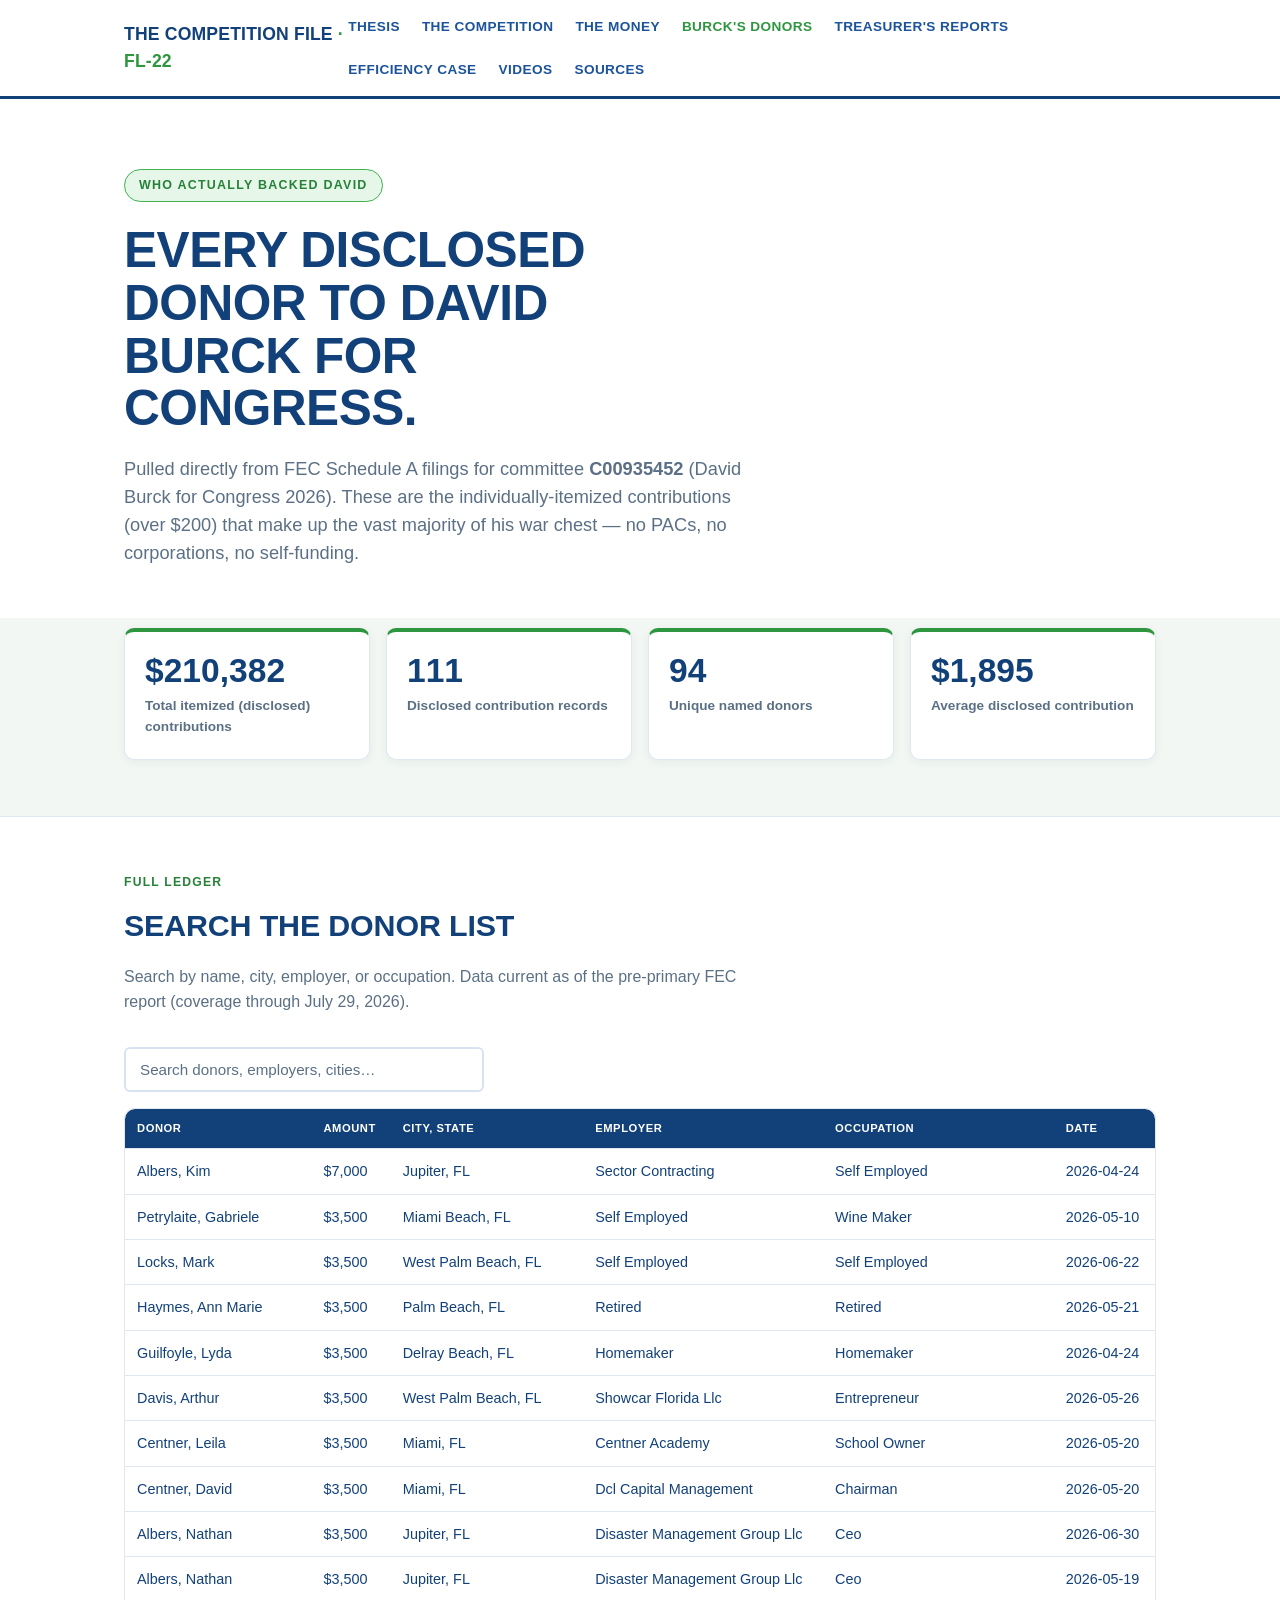
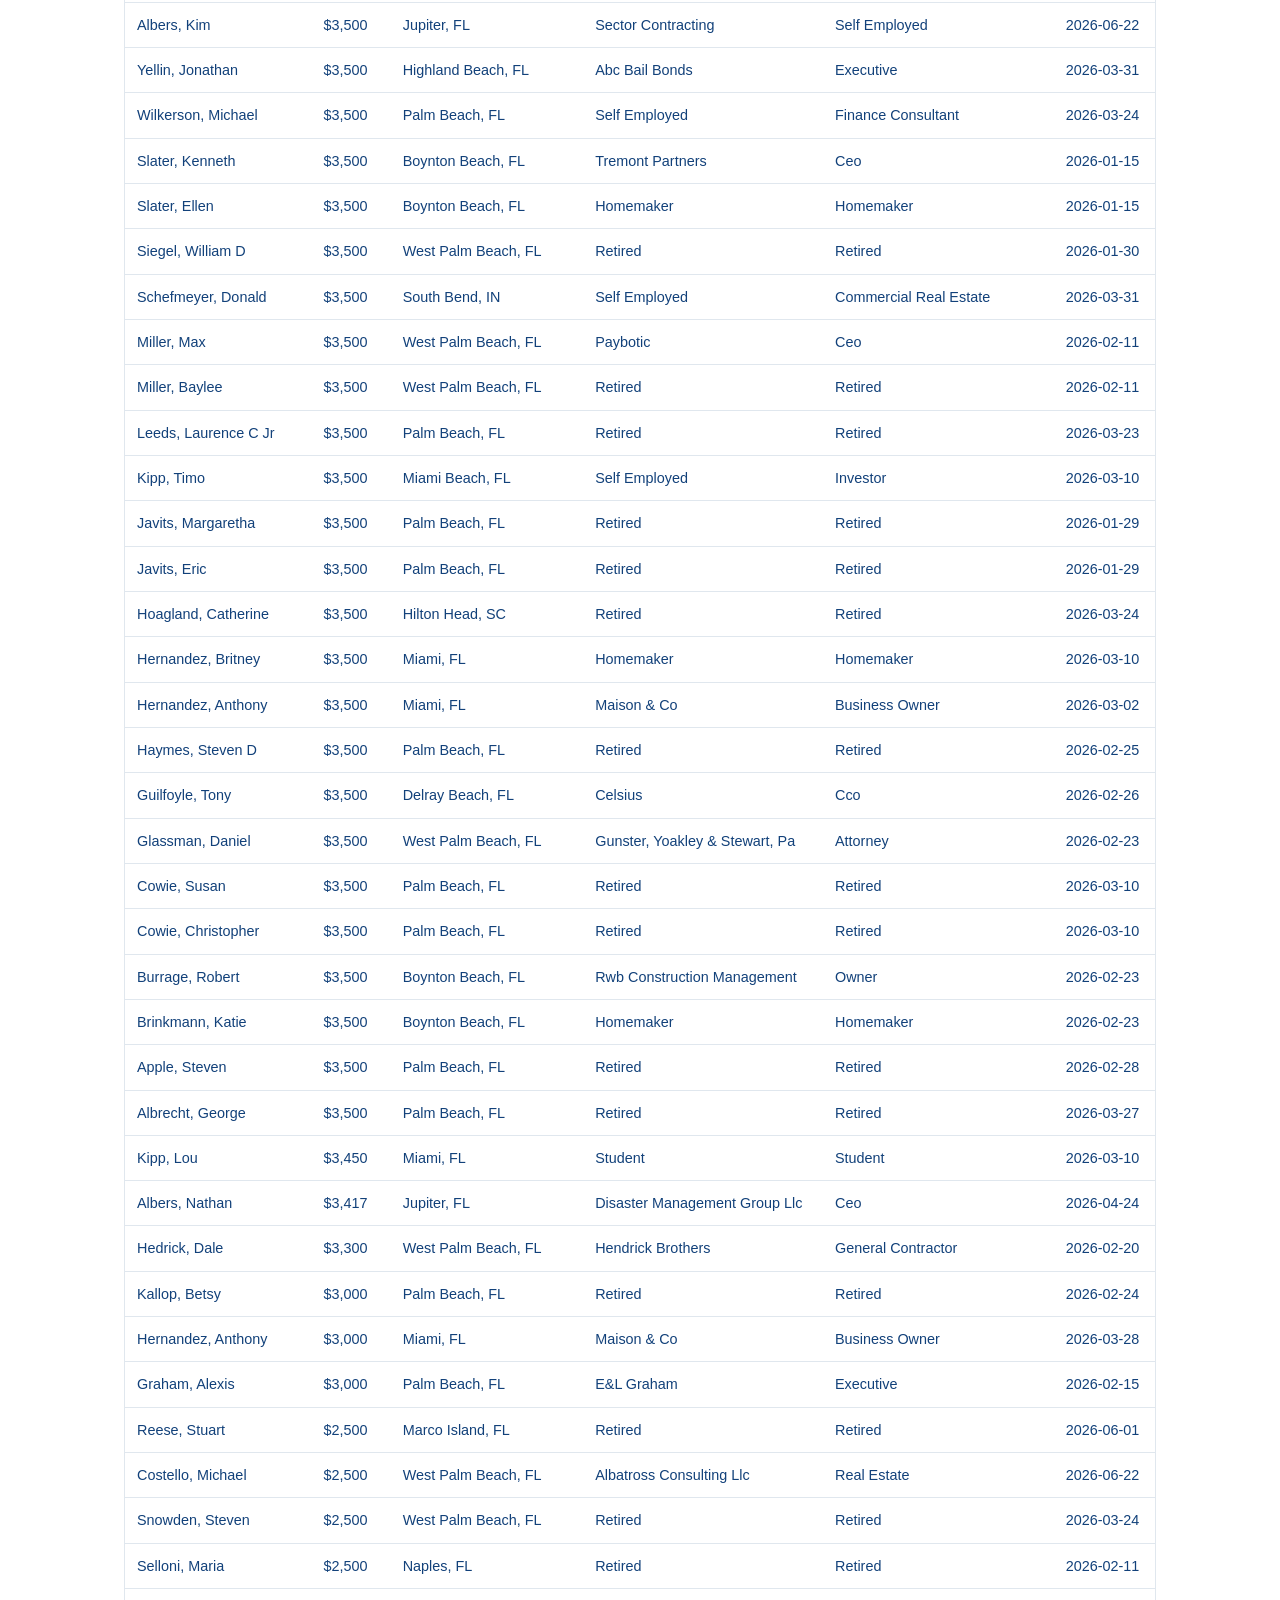
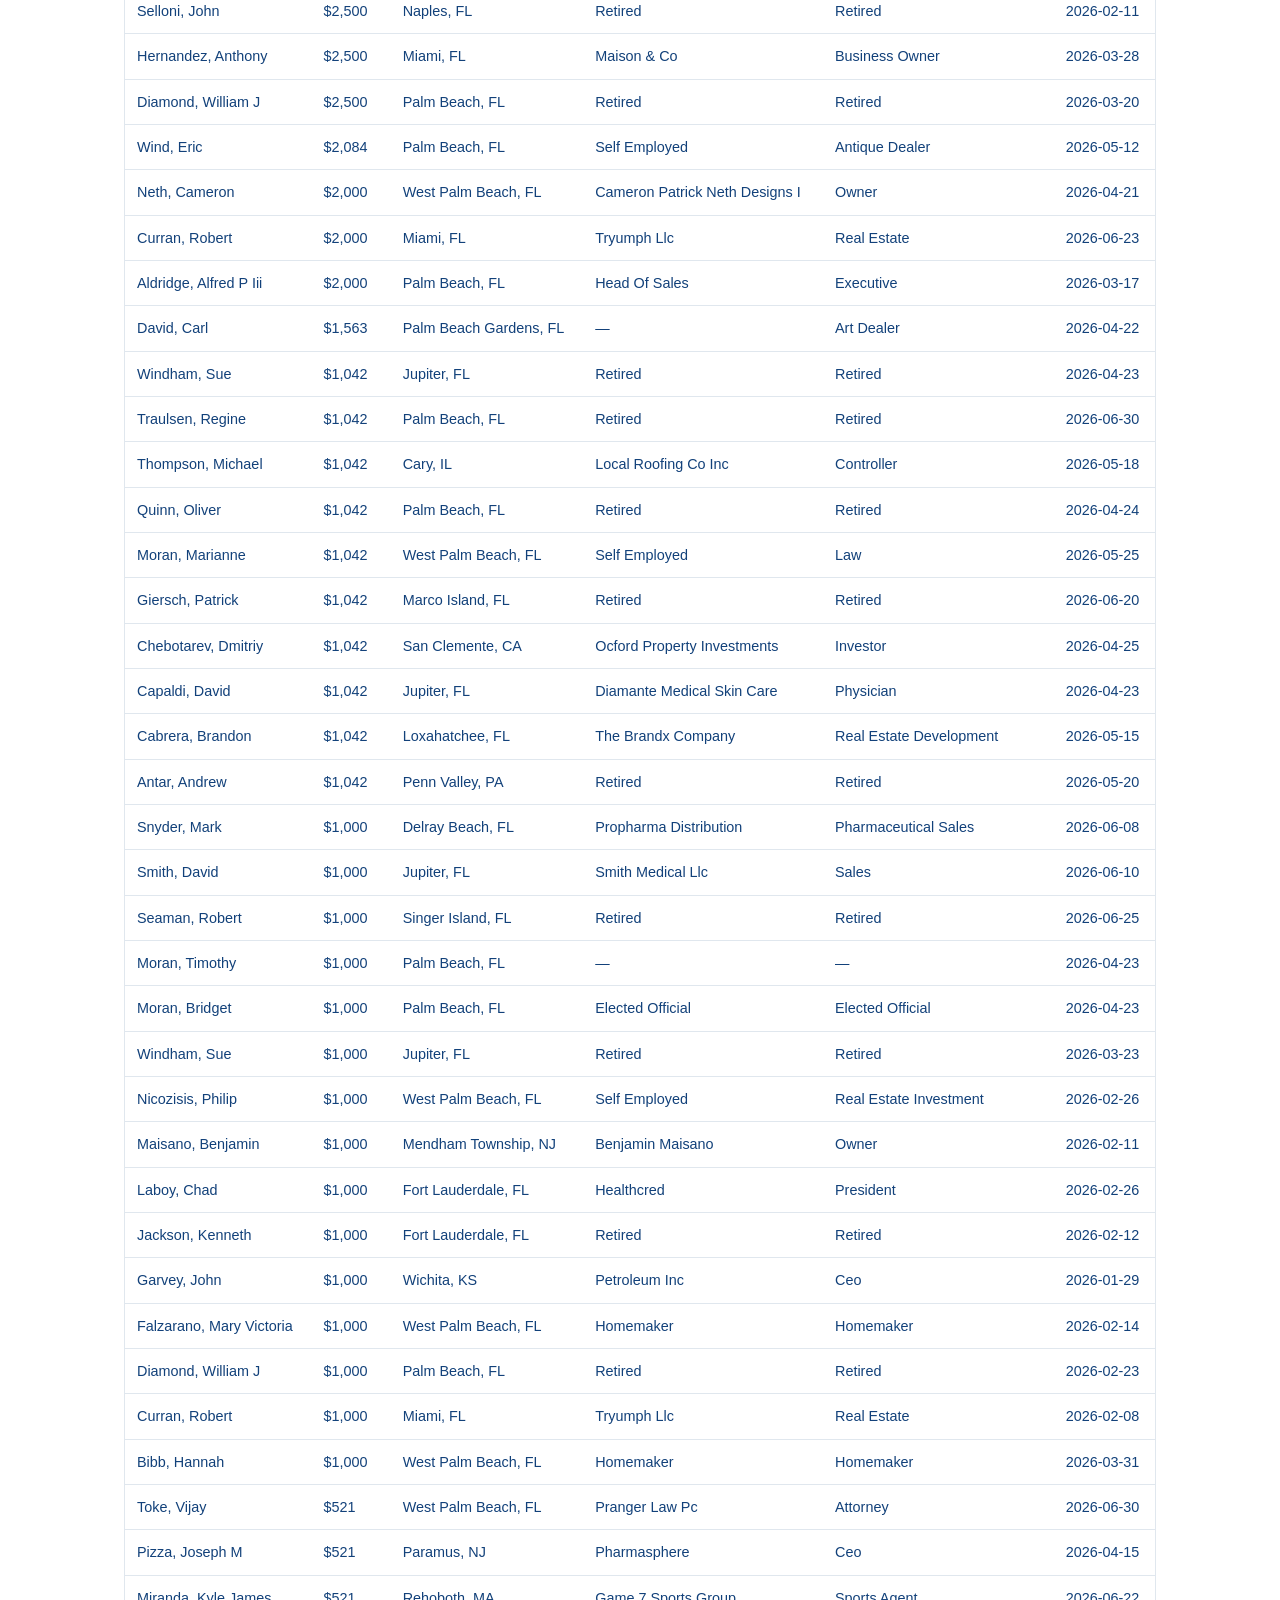
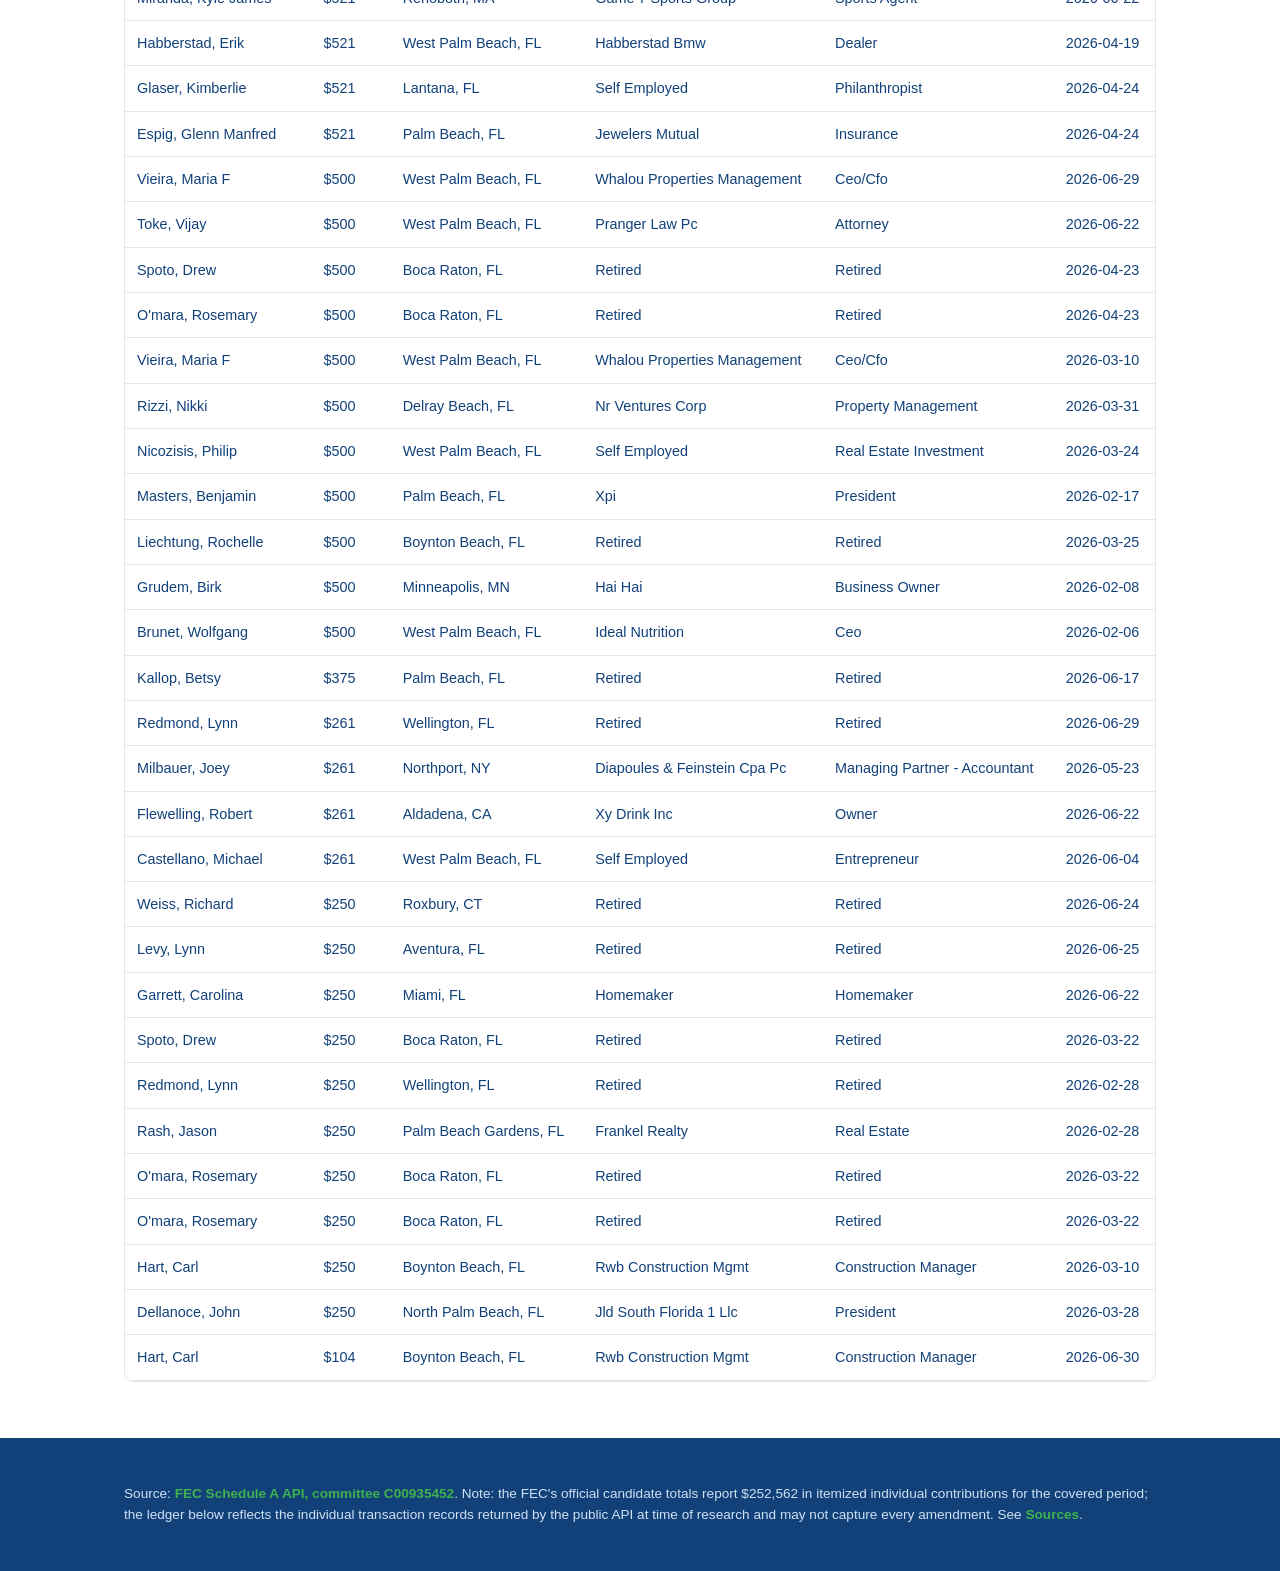
==== donors.html @ 6a0e6aef "Build FL-22 opposition & capital-efficiency research site Independent research dossier for David Bur" ====
<!DOCTYPE html>
<html lang="en">
<head>
<meta charset="UTF-8">
<meta name="viewport" content="width=device-width, initial-scale=1.0">
<title>David Burck's Donors — Every Name, Every Dollar</title>
<meta property="og:title" content="David Burck's Donors — Every Name, Every Dollar">
<meta property="og:image" content="https://aeventures.github.io/burck-opposition-report/assets/og.png">
<link rel="stylesheet" href="css/style.css">
</head>
<body>
<header class="site">
  <div class="wrap">
    <div class="brand">THE COMPETITION FILE <span>· FL-22</span></div>
    <nav class="main">
      <a href="index.html">Thesis</a>
      <a href="opponents.html">The Competition</a>
      <a href="money.html">The Money</a>
      <a href="donors.html" class="active">Burck's Donors</a>
      <a href="treasurer-reports.html">Treasurer's Reports</a>
      <a href="efficiency.html">Efficiency Case</a>
      <a href="videos.html">Videos</a>
      <a href="sources.html">Sources</a>
    </nav>
  </div>
</header>

<section class="hero" style="padding-bottom:20px;">
  <div class="wrap">
    <span class="eyebrow">Who Actually Backed David</span>
    <h1>Every disclosed donor to David Burck for Congress.</h1>
    <p class="lede">Pulled directly from FEC Schedule A filings for committee <strong>C00935452</strong>
    (David Burck for Congress 2026). These are the individually-itemized contributions (over $200) that
    make up the vast majority of his war chest — no PACs, no corporations, no self-funding.</p>
  </div>
</section>

<section style="padding-top:10px;">
  <div class="wrap">
    <div class="stat-grid">
      <div class="stat-card"><div class="num" id="stat-total">—</div><div class="label">Total itemized (disclosed) contributions</div></div>
      <div class="stat-card"><div class="num" id="stat-count">—</div><div class="label">Disclosed contribution records</div></div>
      <div class="stat-card"><div class="num" id="stat-unique">—</div><div class="label">Unique named donors</div></div>
      <div class="stat-card"><div class="num" id="stat-avg">—</div><div class="label">Average disclosed contribution</div></div>
    </div>
  </div>
</section>

<section>
  <div class="wrap">
    <div class="section-head">
      <span class="kicker">Full ledger</span>
      <h2>Search the donor list</h2>
      <p class="dim">Search by name, city, employer, or occupation. Data current as of the pre-primary FEC
      report (coverage through July 29, 2026).</p>
    </div>
    <input class="search" id="search" type="text" placeholder="Search donors, employers, cities…">
    <div class="table-wrap">
      <table class="data">
        <thead><tr><th>Donor</th><th>Amount</th><th>City, State</th><th>Employer</th><th>Occupation</th><th>Date</th></tr></thead>
        <tbody id="donor-body"></tbody>
      </table>
    </div>
  </div>
</section>

<footer class="site">
  <div class="wrap">
    <p>Source: <a href="https://api.open.fec.gov/v1/schedules/schedule_a/?committee_id=C00935452" target="_blank" rel="noopener">FEC Schedule A API, committee C00935452</a>.
    Note: the FEC's official candidate totals report $252,562 in itemized individual contributions for the
    covered period; the ledger below reflects the individual transaction records returned by the public
    API at time of research and may not capture every amendment. See <a href="sources.html">Sources</a>.</p>
  </div>
</footer>

<script src="data/race-data.js"></script>
<script>
let donors = [];

function money(n) {
  return "$" + Number(n).toLocaleString("en-US", { maximumFractionDigits: 0 });
}

function render(list) {
  document.getElementById("donor-body").innerHTML = list.map(d => `
    <tr>
      <td>${toTitle(d.name)}</td>
      <td>${money(d.amount)}</td>
      <td>${d.city || ""}${d.city && d.state ? ", " : ""}${d.state || ""}</td>
      <td>${d.employer || "—"}</td>
      <td>${d.occupation || "—"}</td>
      <td>${d.date || ""}</td>
    </tr>
  `).join("");
}

function toTitle(nameStr) {
  // FEC names come as "LAST, FIRST MIDDLE"
  return nameStr.split(" ").map(w => w.length ? w[0] + w.slice(1).toLowerCase() : w).join(" ").replace(/,\s*$/, "");
}

fetch("data/donors.json")
  .then(r => r.json())
  .then(data => {
    donors = data.sort((a,b) => b.amount - a.amount);
    const total = donors.reduce((s,d) => s + d.amount, 0);
    const unique = new Set(donors.map(d => d.name)).size;
    document.getElementById("stat-total").textContent = money(total);
    document.getElementById("stat-count").textContent = donors.length;
    document.getElementById("stat-unique").textContent = unique;
    document.getElementById("stat-avg").textContent = money(total / donors.length);
    render(donors);
  });

document.getElementById("search").addEventListener("input", (e) => {
  const q = e.target.value.toLowerCase();
  render(donors.filter(d =>
    (d.name||"").toLowerCase().includes(q) ||
    (d.city||"").toLowerCase().includes(q) ||
    (d.employer||"").toLowerCase().includes(q) ||
    (d.occupation||"").toLowerCase().includes(q)
  ));
});
</script>
</body>
</html>
---- css/style.css ----
:root {
  /* Campaign infographic palette: deep navy, kelly green, crisp white */
  --white: #ffffff;
  --cloud: #f2f7f3;
  --navy-950: #0a3161;
  --navy-900: #12417a;
  --navy-800: #1c539a;
  --navy-700: #2766b3;
  --navy-line: #d7e3f2;
  --green-900: #1f6b2e;
  --green-800: #278238;
  --green-700: #2f9640;
  --green-600: #3fb14e;
  --green-light: #e6f7e9;
  --ink: #12417a;
  --muted: #5b7085;
  --card: #ffffff;
  --border: #e0e7ee;
  --sans: "Helvetica Neue", Arial, "Segoe UI", sans-serif;
  --head: "Arial Black", "Helvetica Neue", Arial, sans-serif;
}

* { box-sizing: border-box; }

html { scroll-behavior: smooth; }

body {
  margin: 0;
  background: var(--white);
  color: var(--ink);
  font-family: var(--sans);
  line-height: 1.55;
  -webkit-font-smoothing: antialiased;
}

a { color: var(--navy-700); text-decoration: none; font-weight: 600; }
a:hover { text-decoration: underline; }

.wrap {
  max-width: 1080px;
  margin: 0 auto;
  padding: 0 24px;
}

/* Nav */
header.site {
  position: sticky;
  top: 0;
  z-index: 50;
  background: var(--white);
  border-bottom: 3px solid var(--navy-900);
}
header.site .wrap {
  display: flex;
  align-items: center;
  justify-content: space-between;
  padding-top: 16px;
  padding-bottom: 16px;
}
.brand {
  font-family: var(--head);
  font-weight: 900;
  font-size: 1.1rem;
  color: var(--navy-900);
  letter-spacing: 0.01em;
  text-transform: uppercase;
}
.brand span { color: var(--green-700); }
nav.main { display: flex; gap: 22px; flex-wrap: wrap; }
nav.main a {
  color: var(--navy-800);
  font-size: 0.85rem;
  font-weight: 800;
  text-transform: uppercase;
  letter-spacing: 0.03em;
}
nav.main a:hover, nav.main a.active { color: var(--green-700); text-decoration: none; }

/* Hero */
.hero {
  padding: 70px 0 50px;
  border-bottom: none;
}
.eyebrow {
  display: inline-block;
  color: var(--green-800);
  font-weight: 800;
  letter-spacing: 0.1em;
  text-transform: uppercase;
  font-size: 0.78rem;
  background: var(--green-light);
  border: 1px solid var(--green-600);
  padding: 6px 14px;
  border-radius: 999px;
  margin-bottom: 22px;
}
h1 {
  font-family: var(--head);
  font-weight: 900;
  text-transform: uppercase;
  font-size: clamp(2rem, 4.6vw, 3.1rem);
  line-height: 1.06;
  margin: 0 0 20px;
  max-width: 18ch;
  color: var(--navy-900);
  letter-spacing: -0.01em;
}
h1 .accent { color: var(--green-700); }
.lede {
  font-size: 1.14rem;
  color: var(--muted);
  max-width: 64ch;
  margin: 0 0 30px;
}
.cta-row { display: flex; gap: 14px; flex-wrap: wrap; }
.btn {
  display: inline-block;
  padding: 14px 24px;
  border-radius: 6px;
  font-weight: 800;
  font-size: 0.92rem;
  letter-spacing: 0.02em;
  text-transform: uppercase;
}
.btn.gold { background: var(--green-700); color: var(--white); }
.btn.gold:hover { text-decoration: none; background: var(--green-800); }
.btn.ghost { border: 2px solid var(--navy-900); color: var(--navy-900); }
.btn.ghost:hover { text-decoration: none; background: var(--navy-900); color: var(--white); }

/* Sections */
section { padding: 56px 0; border-bottom: 1px solid var(--border); }
section:nth-of-type(even) { background: var(--cloud); }
section:last-of-type { border-bottom: none; }
.section-head { max-width: 72ch; margin-bottom: 32px; }
.section-head .kicker {
  color: var(--green-800);
  font-weight: 800;
  text-transform: uppercase;
  letter-spacing: 0.1em;
  font-size: 0.76rem;
  display: block;
  margin-bottom: 10px;
}
h2 {
  font-family: var(--head);
  font-weight: 900;
  text-transform: uppercase;
  font-size: clamp(1.4rem, 3vw, 1.9rem);
  margin: 0 0 12px;
  color: var(--navy-900);
  letter-spacing: -0.005em;
}
h3 { font-family: var(--head); font-weight: 900; font-size: 1.1rem; margin: 0 0 8px; color: var(--navy-900); text-transform: uppercase; }
p.dim { color: var(--muted); }

/* Stat grid */
.stat-grid { display: grid; grid-template-columns: repeat(auto-fit, minmax(200px, 1fr)); gap: 16px; }
.stat-card {
  background: var(--white);
  border: 1px solid var(--border);
  border-top: 4px solid var(--green-700);
  border-radius: 10px;
  padding: 22px 20px;
  box-shadow: 0 2px 8px rgba(13,43,82,0.06);
}
.stat-card .num { font-family: var(--head); font-weight: 900; font-size: 2.1rem; color: var(--navy-900); line-height: 1; margin-bottom: 8px; }
.stat-card .label { color: var(--muted); font-size: 0.85rem; font-weight: 600; }
.stat-card .sub { color: var(--muted); font-size: 0.76rem; margin-top: 8px; }

/* Cards / opponents */
.card-grid { display: grid; grid-template-columns: repeat(auto-fit, minmax(300px, 1fr)); gap: 20px; }
.opp-card {
  background: var(--white);
  border: 1px solid var(--border);
  border-radius: 12px;
  padding: 24px;
  box-shadow: 0 2px 8px rgba(13,43,82,0.06);
}
.opp-card.winner { border: 2px solid var(--navy-900); box-shadow: 0 4px 14px rgba(13,43,82,0.14); }
.opp-card .rank {
  display: inline-block;
  font-size: 0.7rem;
  font-weight: 800;
  letter-spacing: 0.06em;
  text-transform: uppercase;
  color: var(--white);
  background: var(--green-700);
  border-radius: 6px;
  padding: 5px 11px;
  margin-bottom: 12px;
}
.opp-card .rank.muted { background: var(--navy-800); color: var(--white); }
.opp-card .meta { color: var(--muted); font-size: 0.88rem; margin-bottom: 14px; }
.opp-card ul { margin: 10px 0 14px; padding-left: 18px; color: var(--ink); font-size: 0.94rem; }
.opp-card ul li { margin-bottom: 6px; }
.opp-card .money-line { display: flex; justify-content: space-between; font-size: 0.9rem; border-top: 1px dashed var(--border); padding-top: 10px; margin-top: 10px; color: var(--muted); }
.opp-card .money-line b { color: var(--navy-900); }
.opp-card .vote-bar-track { background: var(--navy-line); border-radius: 999px; height: 10px; overflow: hidden; margin: 10px 0; }
.opp-card .vote-bar-fill { background: var(--green-700); height: 100%; }
.opp-card .sources { margin-top: 14px; font-size: 0.76rem; color: var(--muted); }
.opp-card .sources a { color: var(--muted); font-weight: 400; }

/* Bar chart (CSS) */
.barchart { display: flex; flex-direction: column; gap: 14px; }
.bar-row { display: grid; grid-template-columns: 160px 1fr 110px; align-items: center; gap: 14px; }
.bar-row .name { font-weight: 800; font-size: 0.9rem; color: var(--navy-900); }
.bar-row .name.you { color: var(--green-800); }
.bar-track { background: var(--navy-line); border-radius: 4px; height: 24px; overflow: hidden; }
.bar-fill { height: 100%; background: var(--navy-700); border-radius: 4px 0 0 4px; }
.bar-fill.you { background: var(--green-700); }
.bar-fill.win { background: var(--navy-900); }
.bar-row .val { text-align: right; font-variant-numeric: tabular-nums; color: var(--navy-900); font-weight: 700; font-size: 0.9rem; }

/* Table */
table.data { width: 100%; border-collapse: collapse; font-size: 0.9rem; }
table.data th, table.data td { text-align: left; padding: 11px 12px; border-bottom: 1px solid var(--border); }
table.data th { background: var(--navy-900); color: var(--white); text-transform: uppercase; font-size: 0.7rem; letter-spacing: 0.05em; }
table.data td { color: var(--ink); }
table.data tr:hover td { background: var(--green-light); }
.table-wrap { overflow-x: auto; border: 1px solid var(--border); border-radius: 10px; background: var(--white); }
.table-wrap table.data { min-width: 620px; }
.table-wrap table.data th:first-child { border-top-left-radius: 10px; }
.table-wrap table.data th:last-child { border-top-right-radius: 10px; }
input.search {
  width: 100%;
  max-width: 360px;
  padding: 12px 14px;
  border-radius: 6px;
  border: 2px solid var(--navy-line);
  background: var(--white);
  color: var(--ink);
  font-size: 0.95rem;
  margin-bottom: 16px;
}
input.search:focus { outline: none; border-color: var(--green-700); }
input.search::placeholder { color: var(--muted); }

.pill {
  display: inline-block;
  padding: 4px 11px;
  border-radius: 5px;
  font-size: 0.7rem;
  font-weight: 800;
  text-transform: uppercase;
  letter-spacing: 0.03em;
}
.pill.zero { background: var(--green-light); color: var(--green-900); border: 1px solid var(--green-700); }
.pill.self { background: var(--navy-line); color: var(--navy-900); border: 1px solid var(--navy-800); }

.callout {
  background: var(--navy-900);
  border-left: 6px solid var(--green-700);
  border-radius: 6px;
  padding: 22px 24px;
  margin: 24px 0;
  color: #cfe0f2;
}
.callout strong { color: var(--white); }

footer.site {
  padding: 32px 0;
  color: #cfe0f2;
  font-size: 0.85rem;
  background: var(--navy-900);
}
footer.site a { color: var(--green-600); }

.two-col { display: grid; grid-template-columns: 1.1fr 0.9fr; gap: 40px; align-items: start; }
@media (max-width: 800px) {
  .two-col { grid-template-columns: 1fr; }
  .bar-row { grid-template-columns: 100px 1fr 80px; }
}

.badge-row { display: flex; gap: 8px; flex-wrap: wrap; margin-top: 10px; }

ol.cite { padding-left: 20px; color: var(--muted); font-size: 0.9rem; }
ol.cite li { margin-bottom: 10px; word-break: break-word; }
ol.cite a { font-weight: 400; }
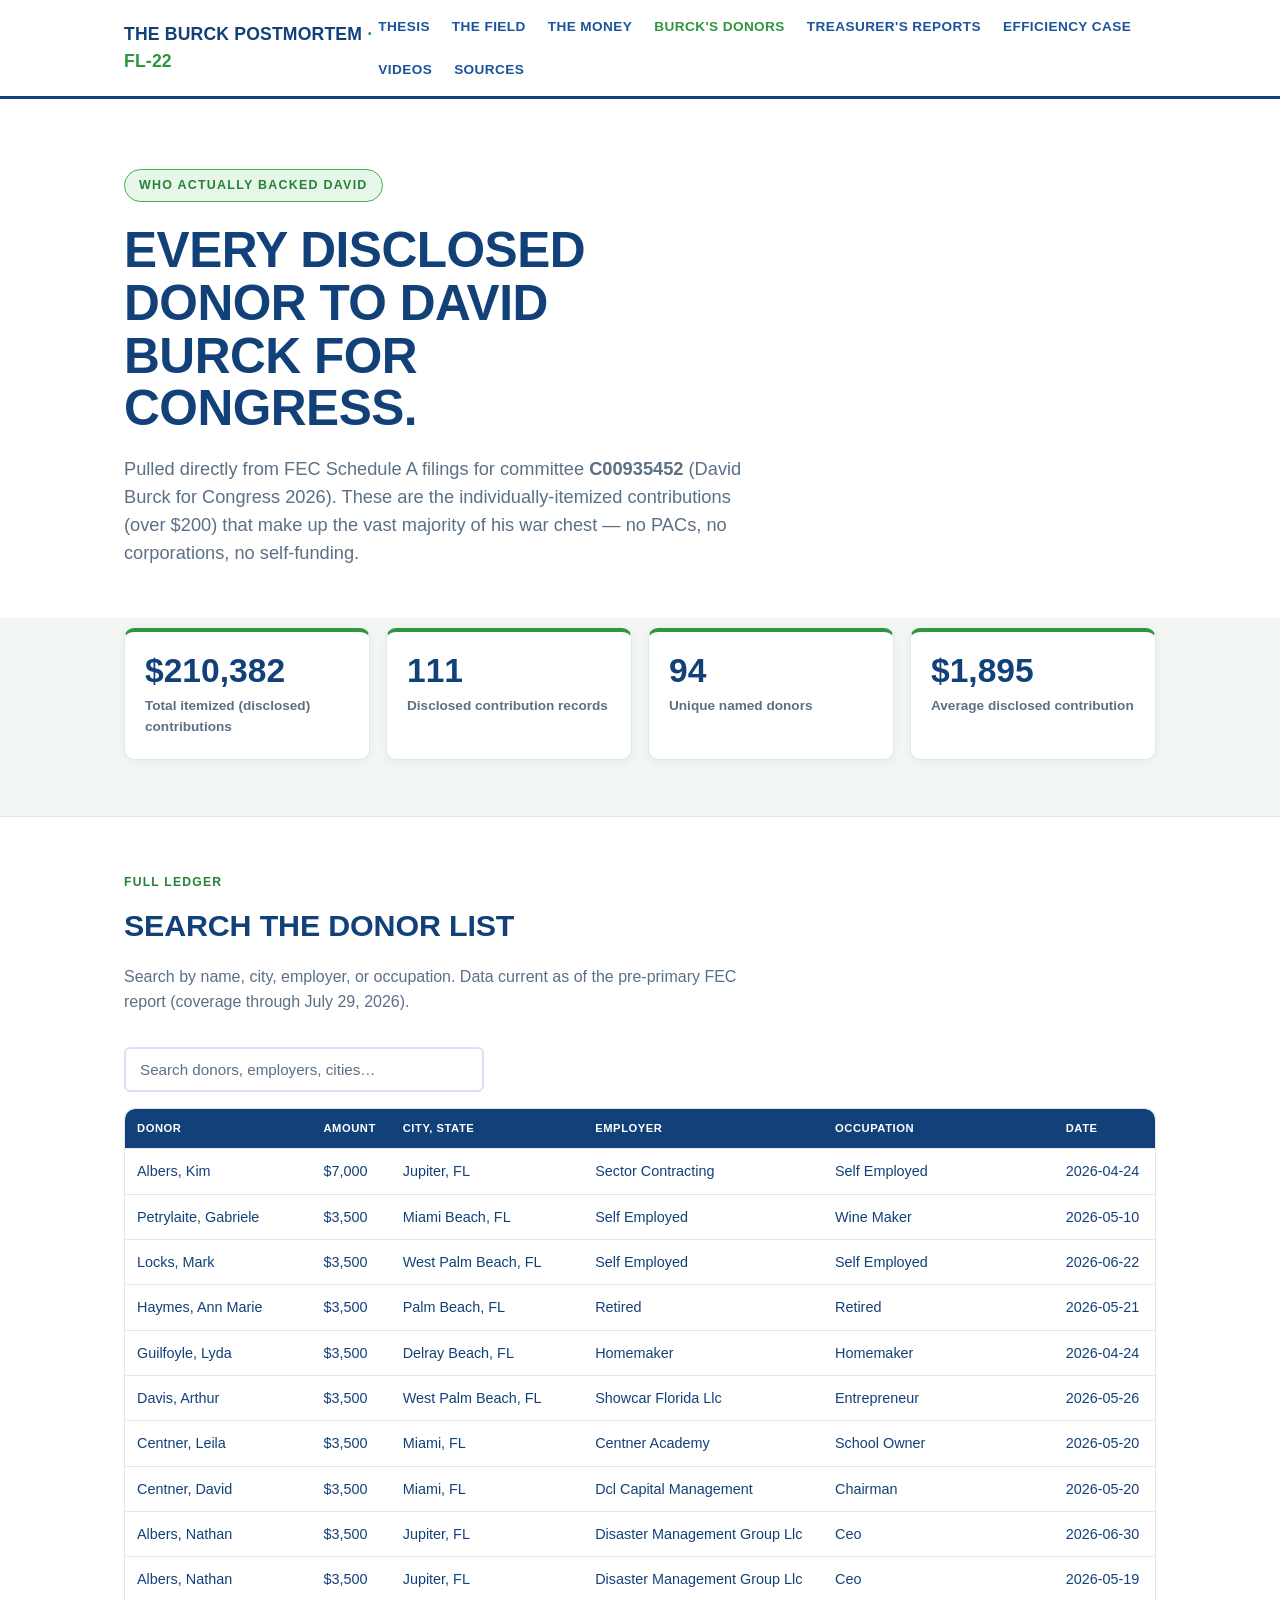
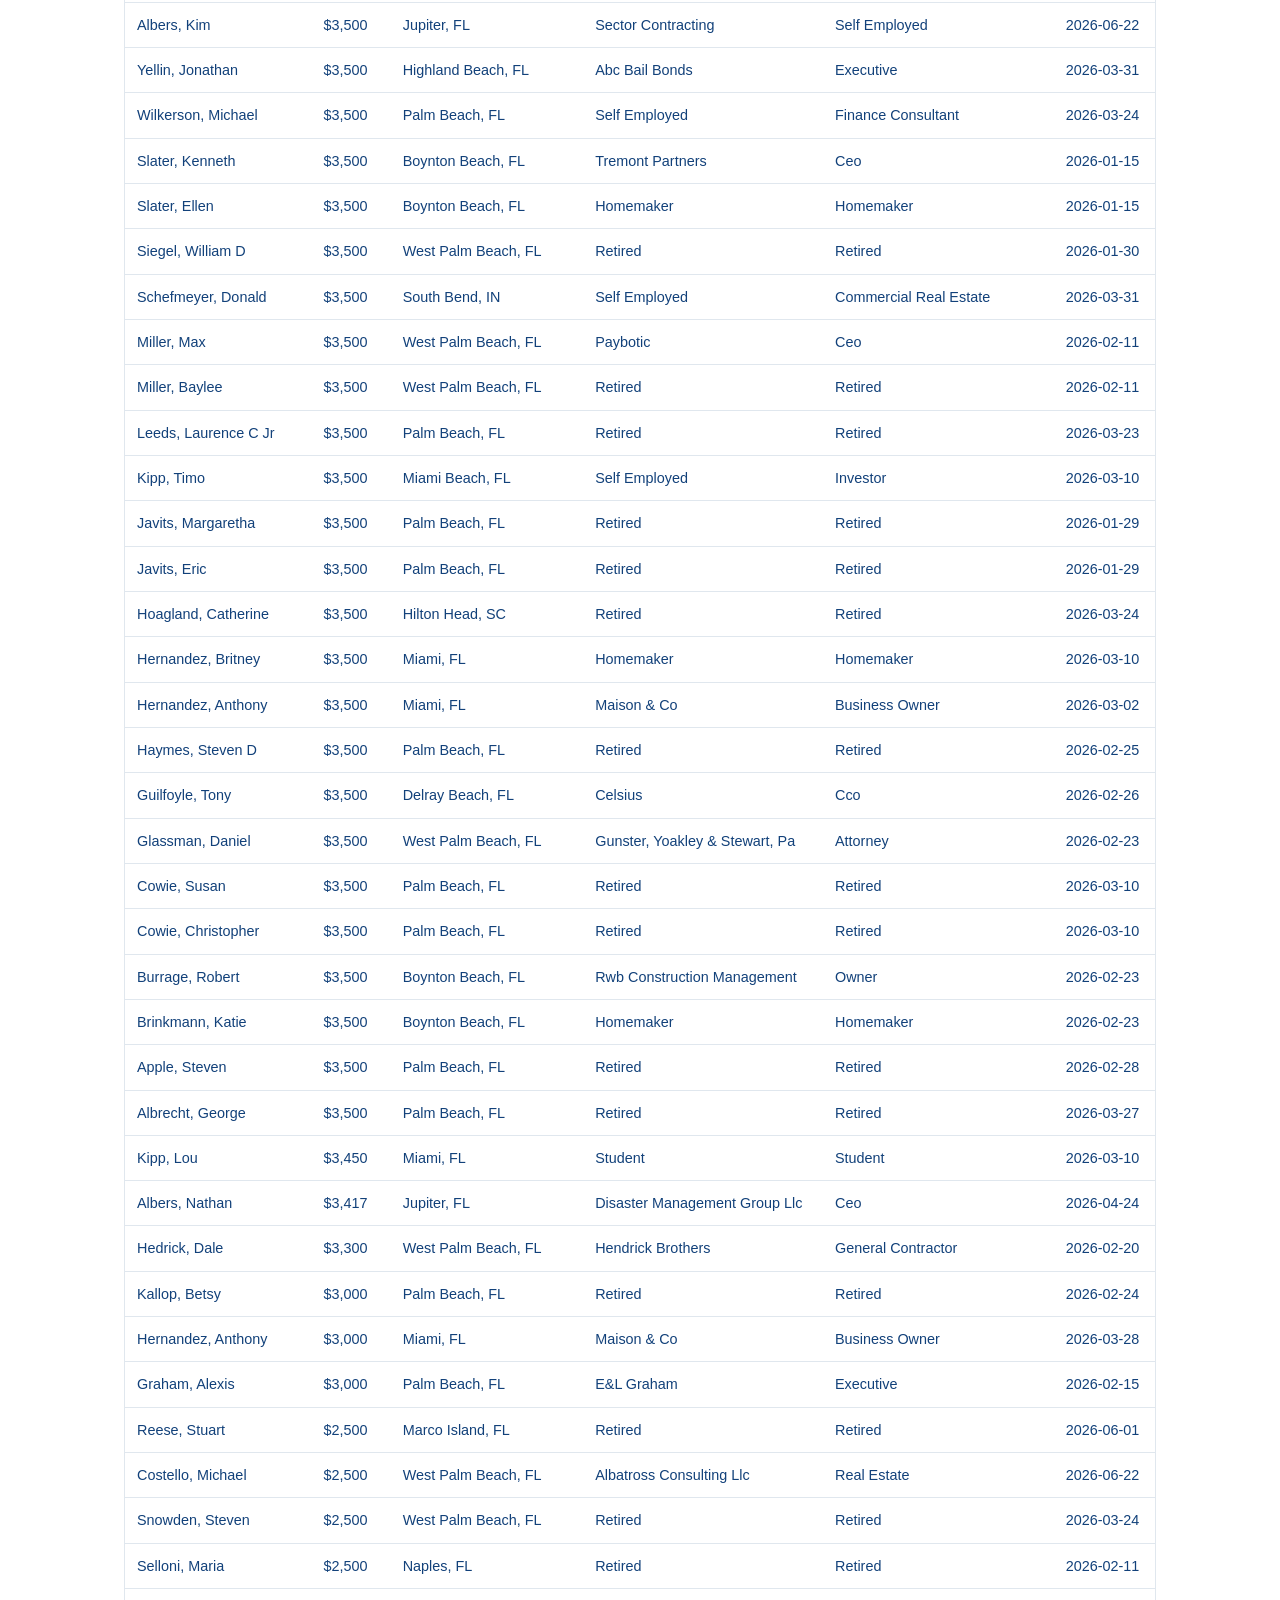
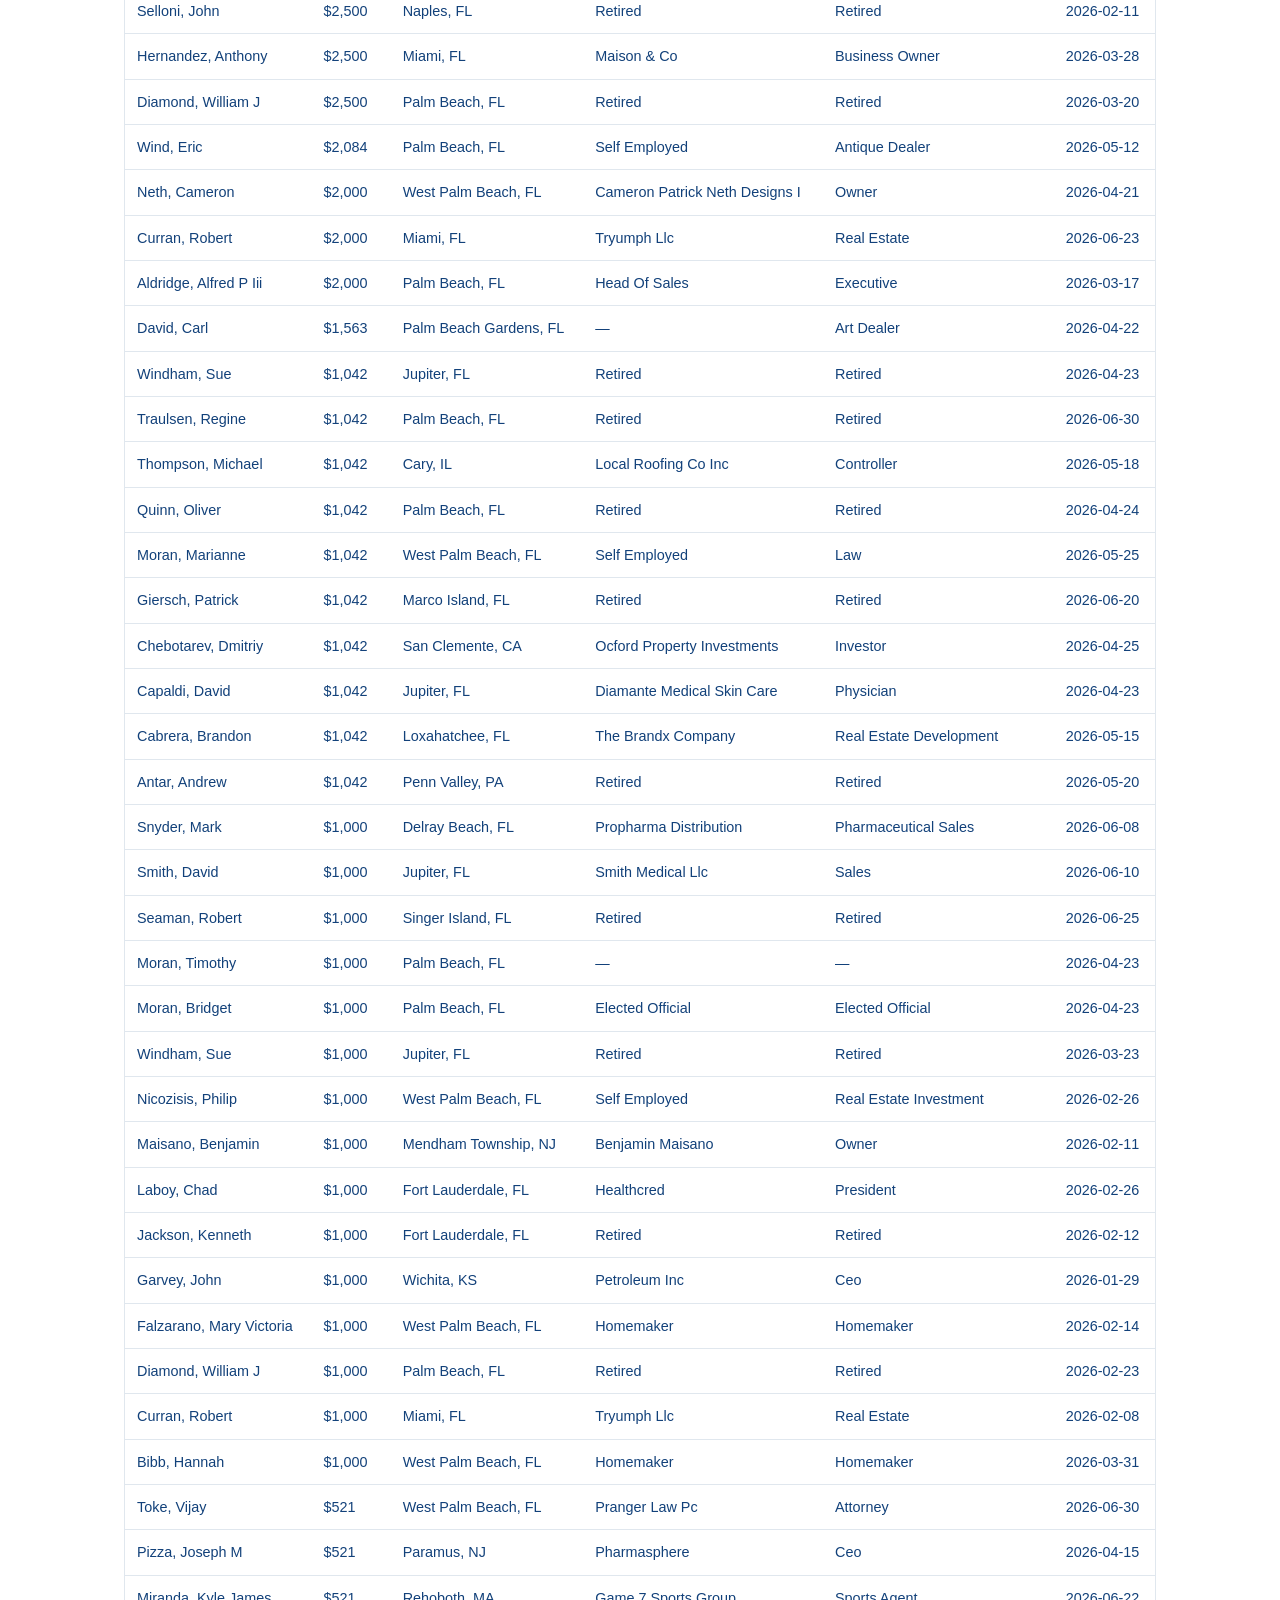
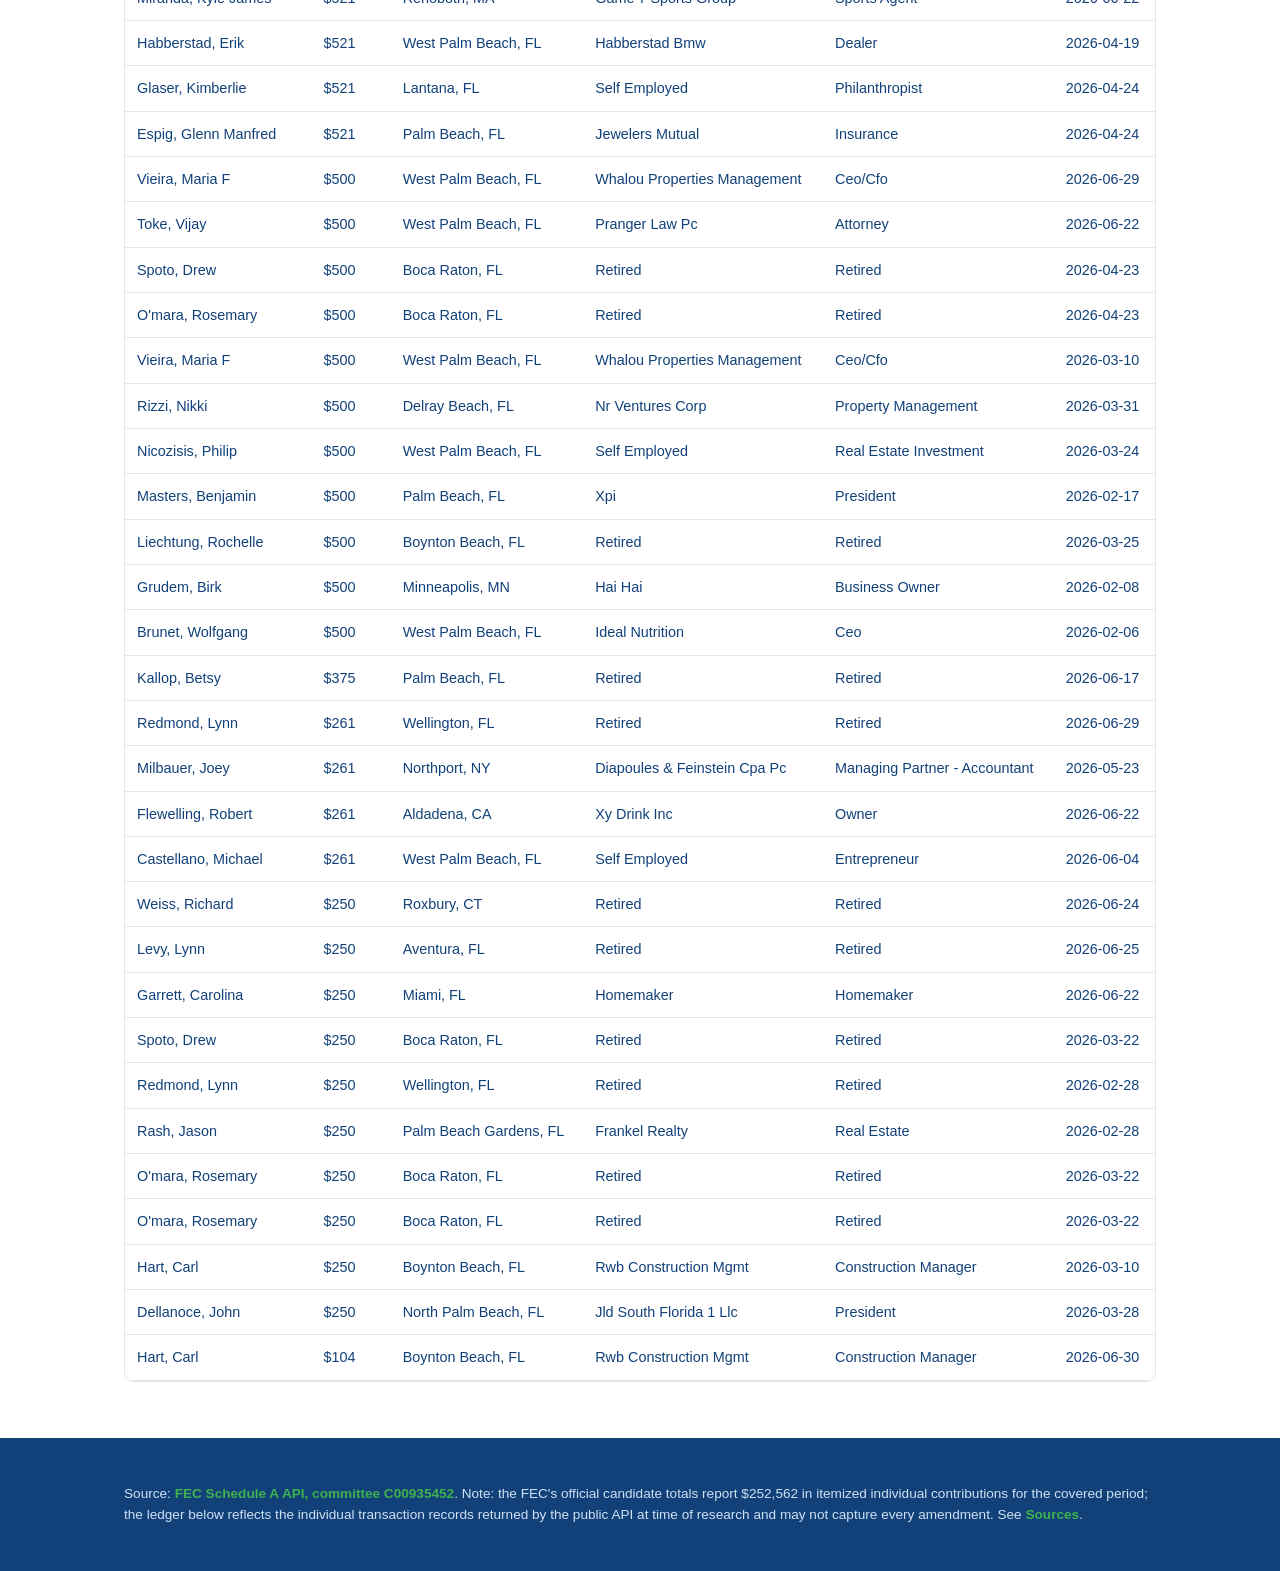
==== commit 863b9ce0: "Reframe site as campaign postmortem and investment thesis Rename from opposition-research framing to" ====
--- a/donors.html
+++ b/donors.html
@@ -5,16 +5,16 @@
 <meta name="viewport" content="width=device-width, initial-scale=1.0">
 <title>David Burck's Donors — Every Name, Every Dollar</title>
 <meta property="og:title" content="David Burck's Donors — Every Name, Every Dollar">
-<meta property="og:image" content="https://aeventures.github.io/burck-opposition-report/assets/og.png">
+<meta property="og:image" content="https://aeventures.github.io/burck-postmortem/assets/og.png">
 <link rel="stylesheet" href="css/style.css">
 </head>
 <body>
 <header class="site">
   <div class="wrap">
-    <div class="brand">THE COMPETITION FILE <span>· FL-22</span></div>
+    <div class="brand">THE BURCK POSTMORTEM <span>· FL-22</span></div>
     <nav class="main">
       <a href="index.html">Thesis</a>
-      <a href="opponents.html">The Competition</a>
+      <a href="opponents.html">The Field</a>
       <a href="money.html">The Money</a>
       <a href="donors.html" class="active">Burck's Donors</a>
       <a href="treasurer-reports.html">Treasurer's Reports</a>
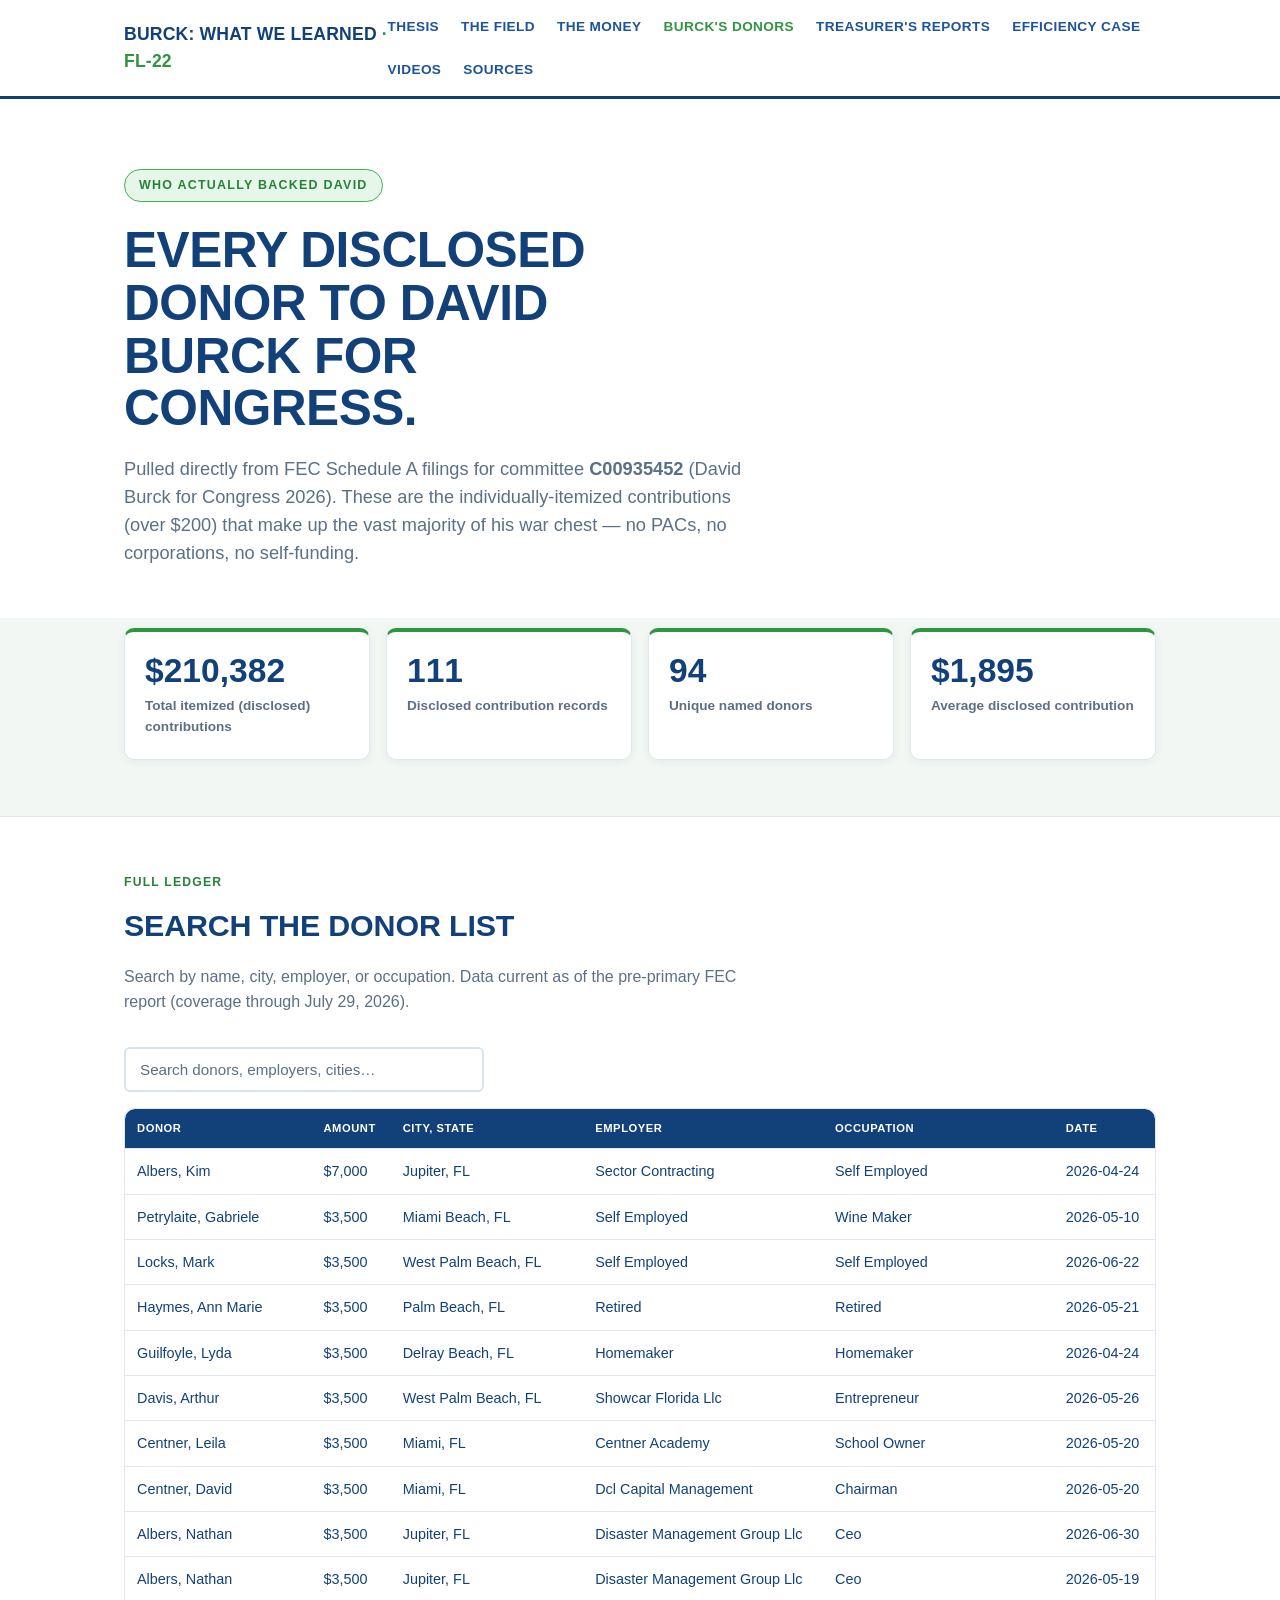
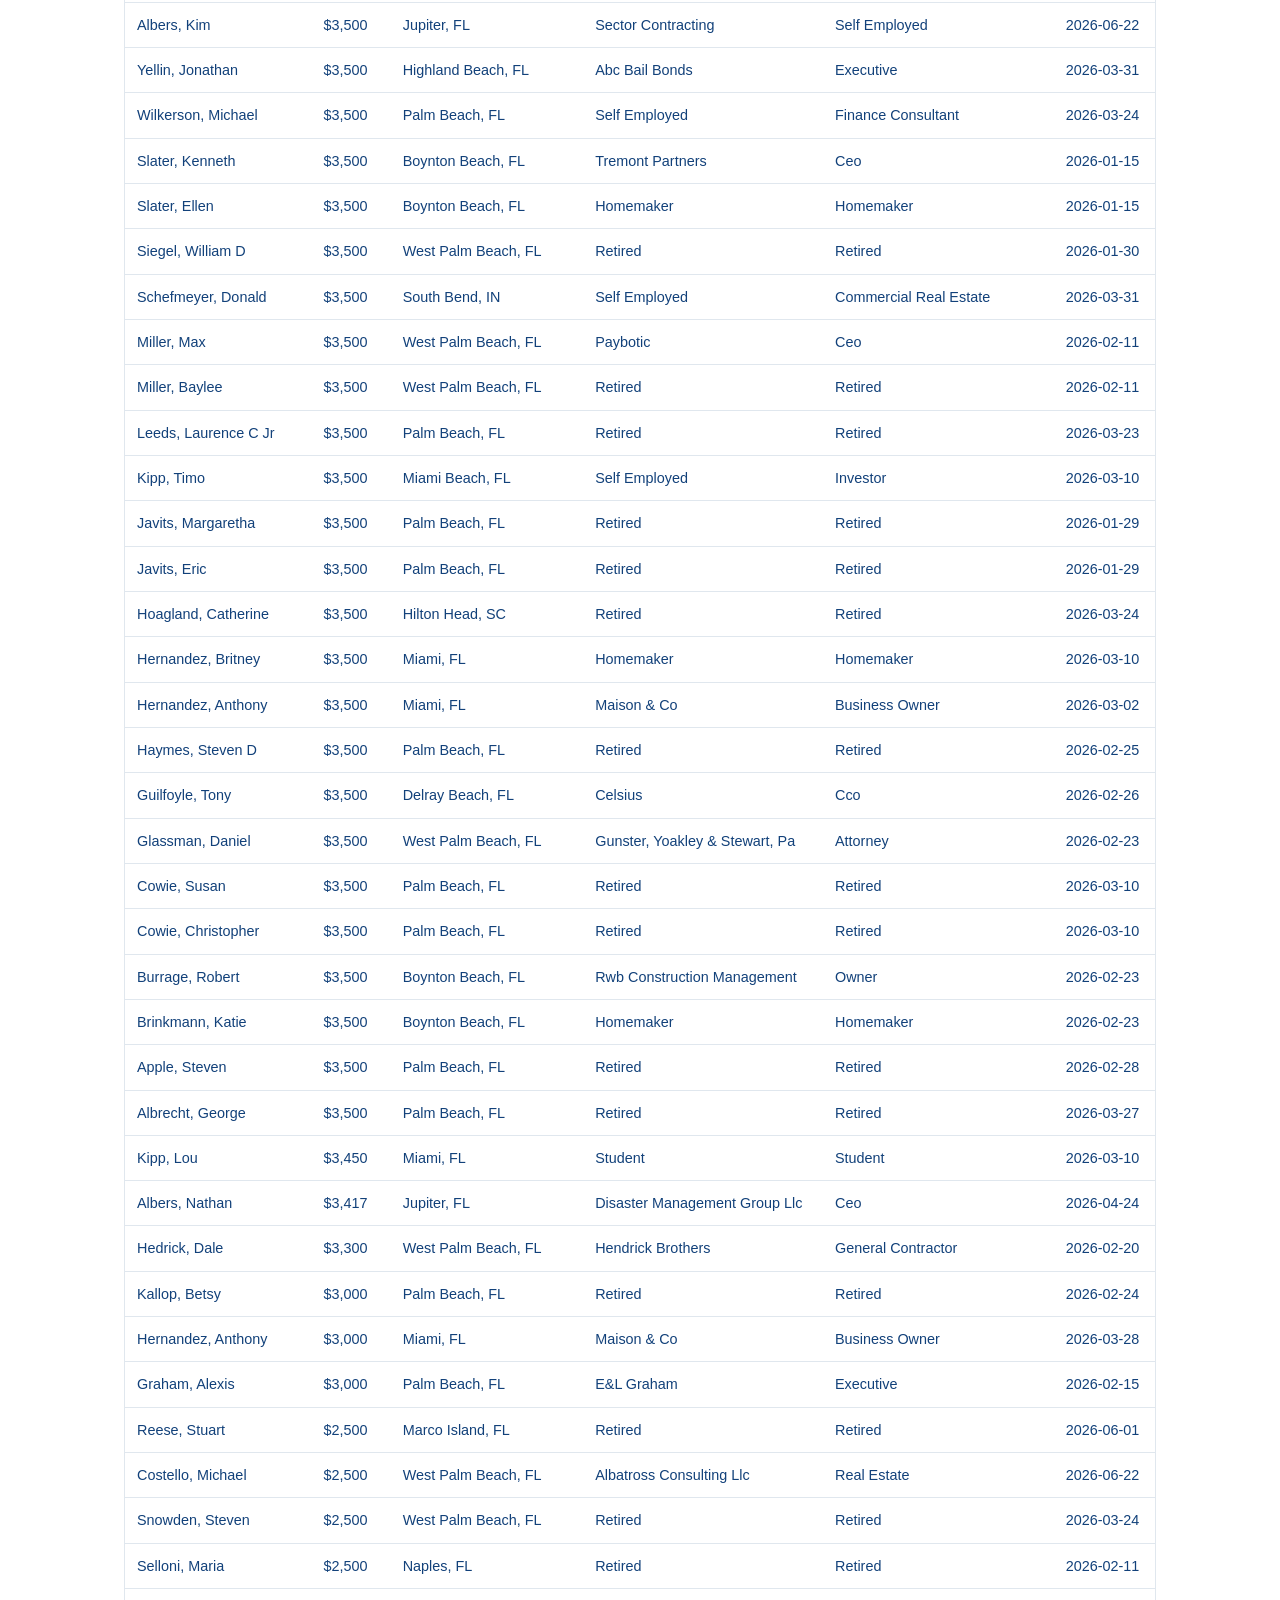
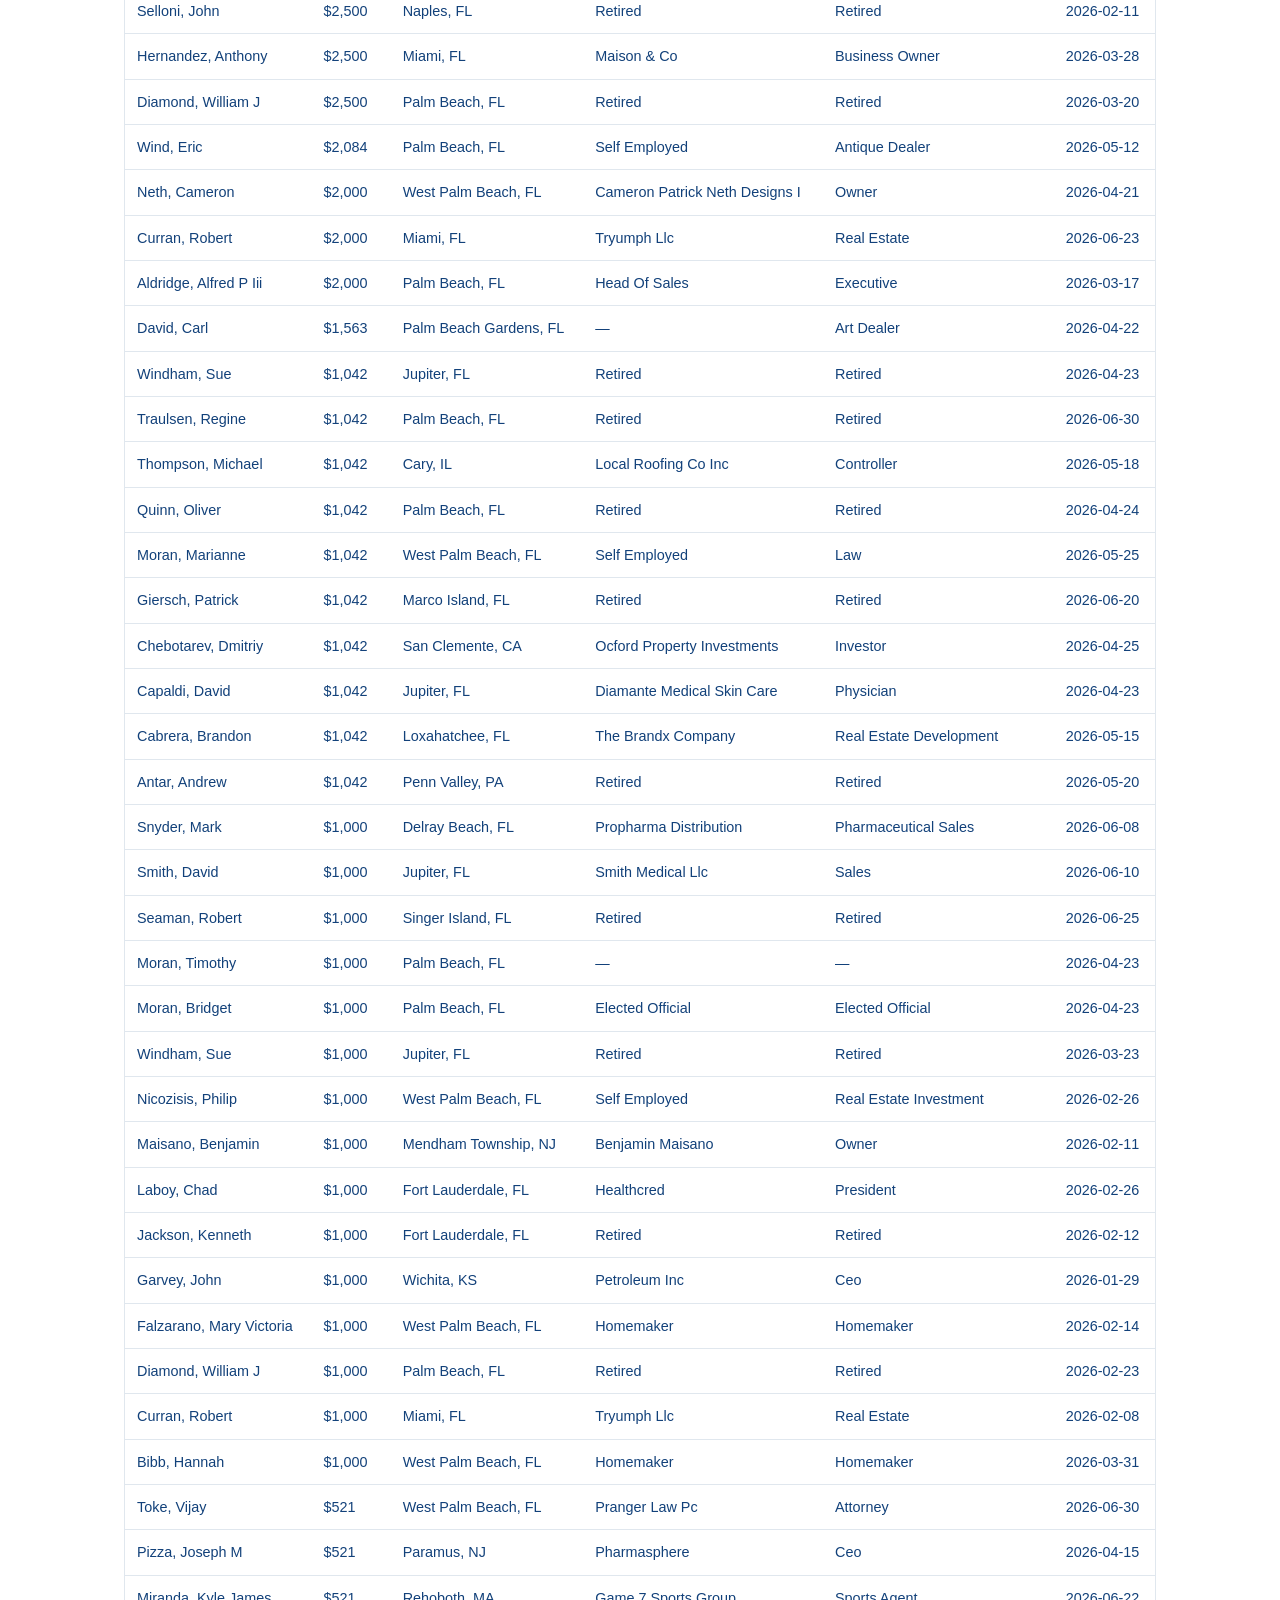
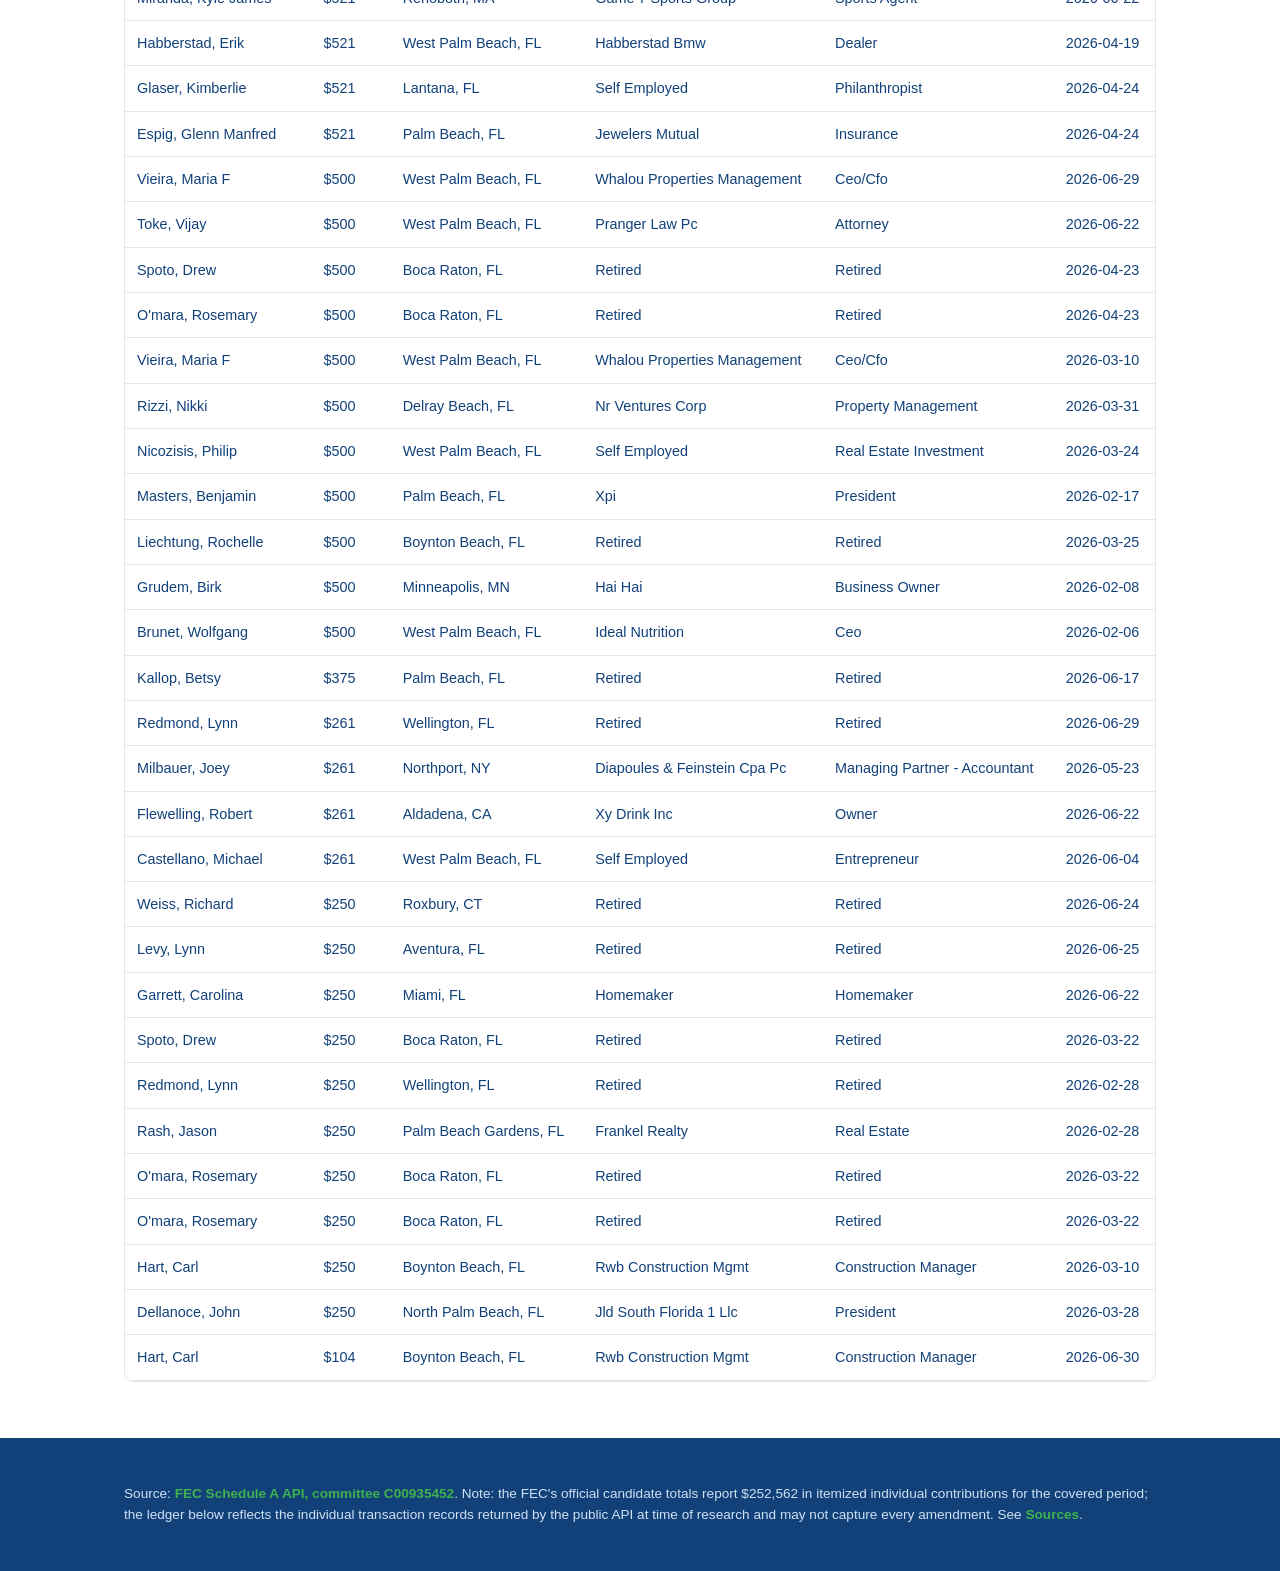
==== commit a95fa892: "Rebrand from postmortem to What We Learned framing Swap the death/postmortem language for a victorio" ====
--- a/donors.html
+++ b/donors.html
@@ -5,13 +5,13 @@
 <meta name="viewport" content="width=device-width, initial-scale=1.0">
 <title>David Burck's Donors — Every Name, Every Dollar</title>
 <meta property="og:title" content="David Burck's Donors — Every Name, Every Dollar">
-<meta property="og:image" content="https://aeventures.github.io/burck-postmortem/assets/og.png">
+<meta property="og:image" content="https://aeventures.github.io/burck-what-we-learned/assets/og.png">
 <link rel="stylesheet" href="css/style.css">
 </head>
 <body>
 <header class="site">
   <div class="wrap">
-    <div class="brand">THE BURCK POSTMORTEM <span>· FL-22</span></div>
+    <div class="brand">BURCK: WHAT WE LEARNED <span>· FL-22</span></div>
     <nav class="main">
       <a href="index.html">Thesis</a>
       <a href="opponents.html">The Field</a>
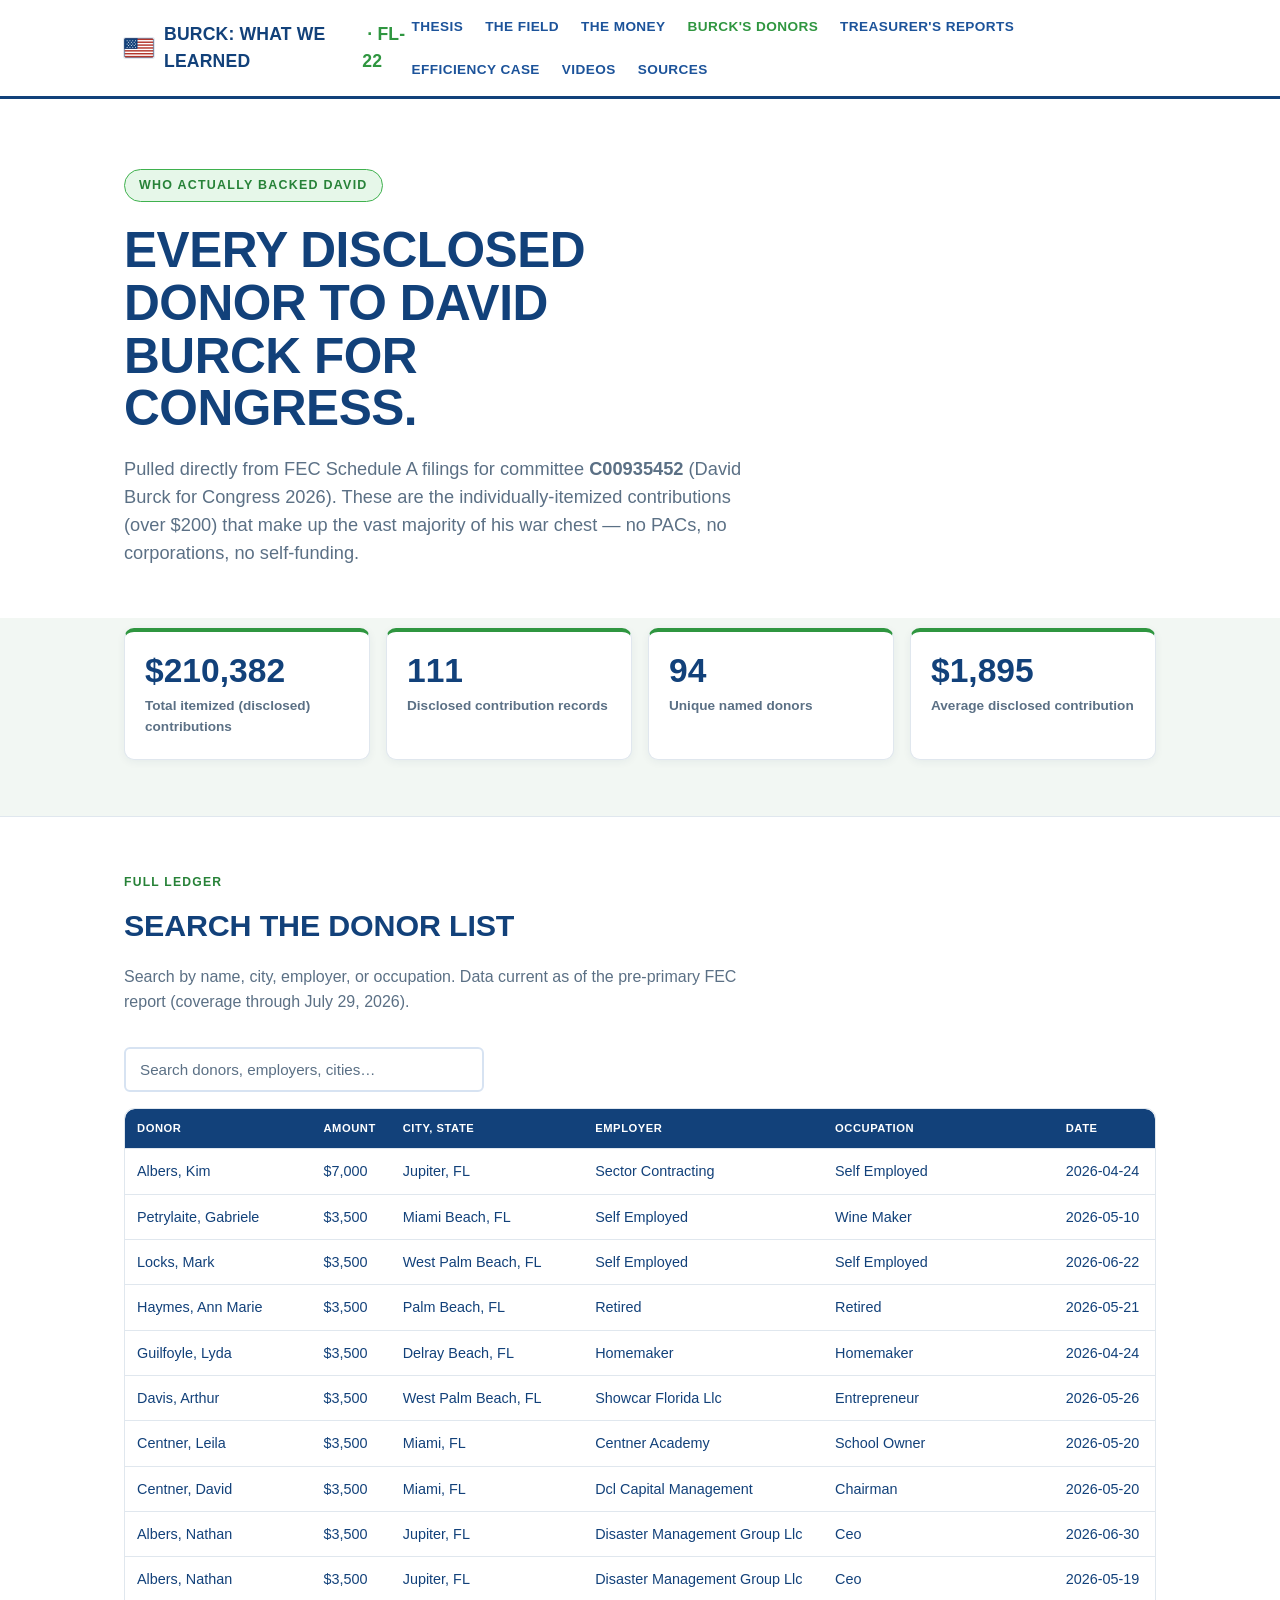
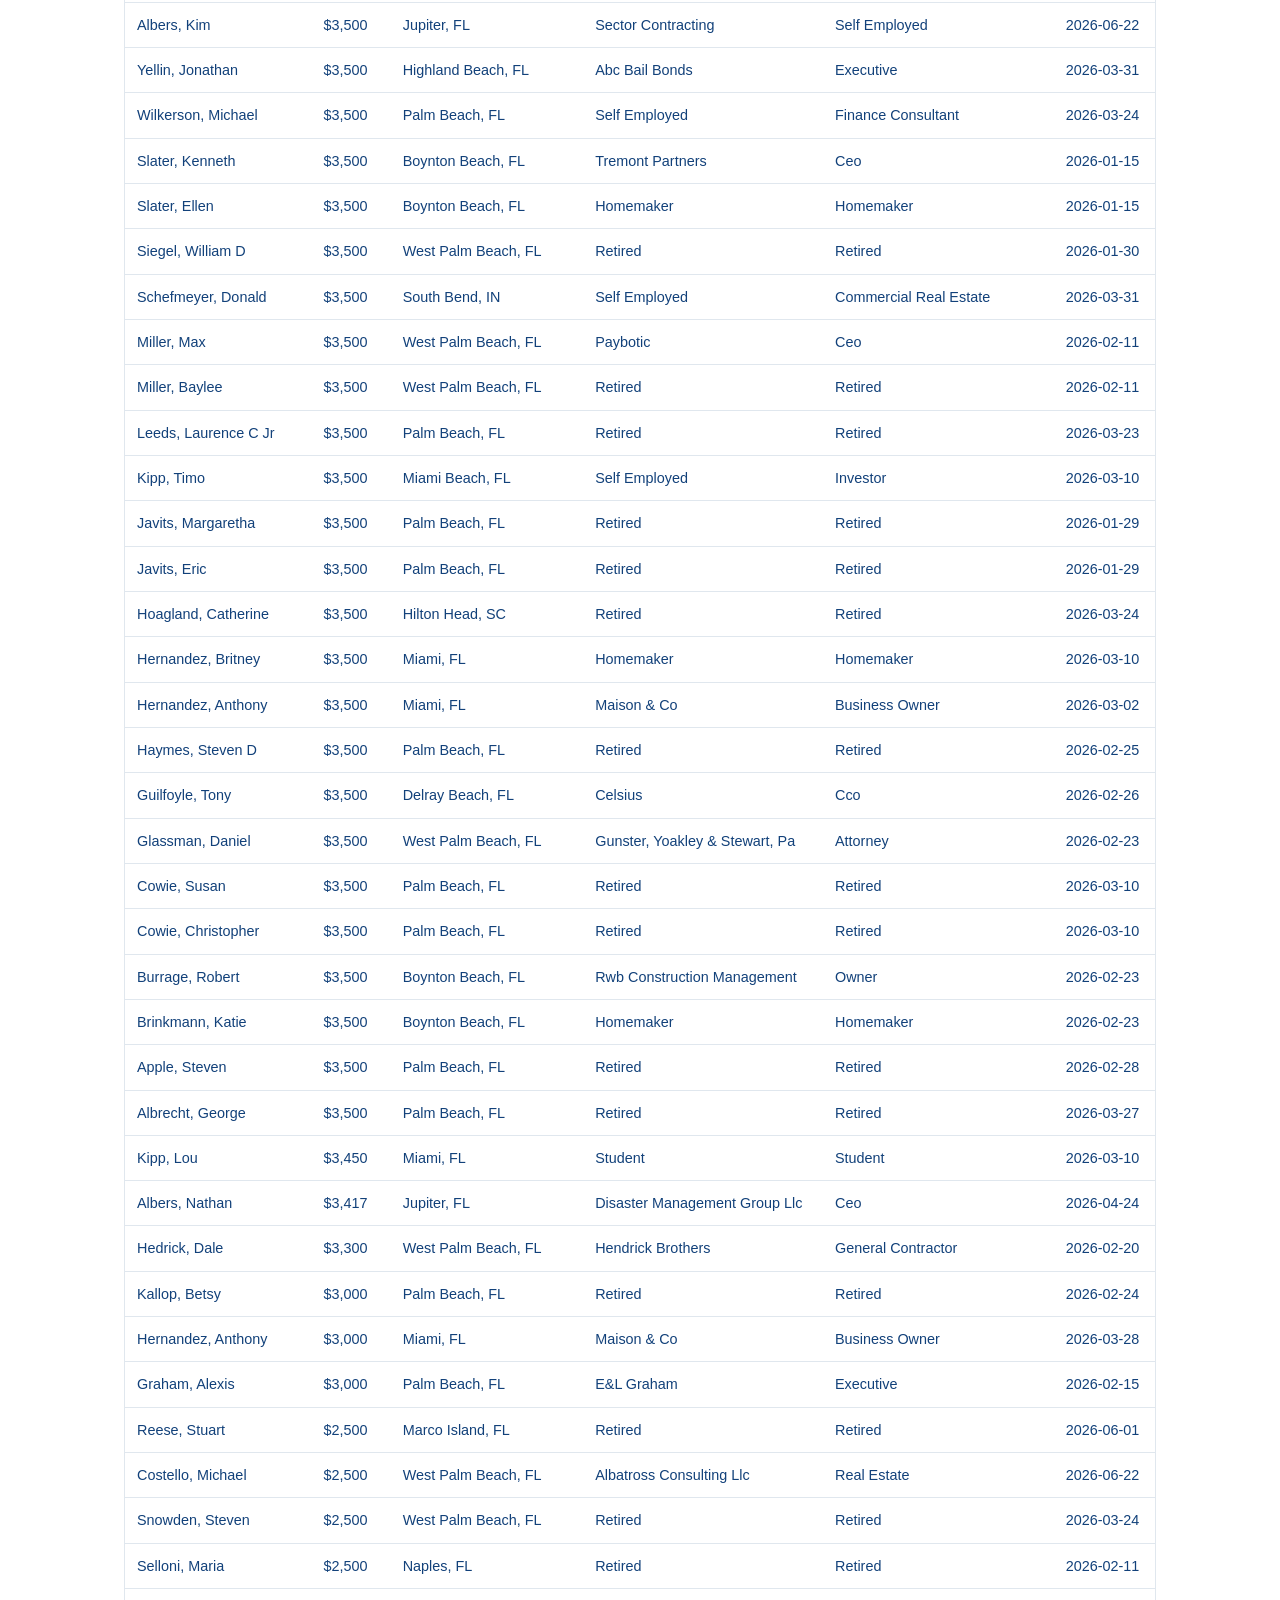
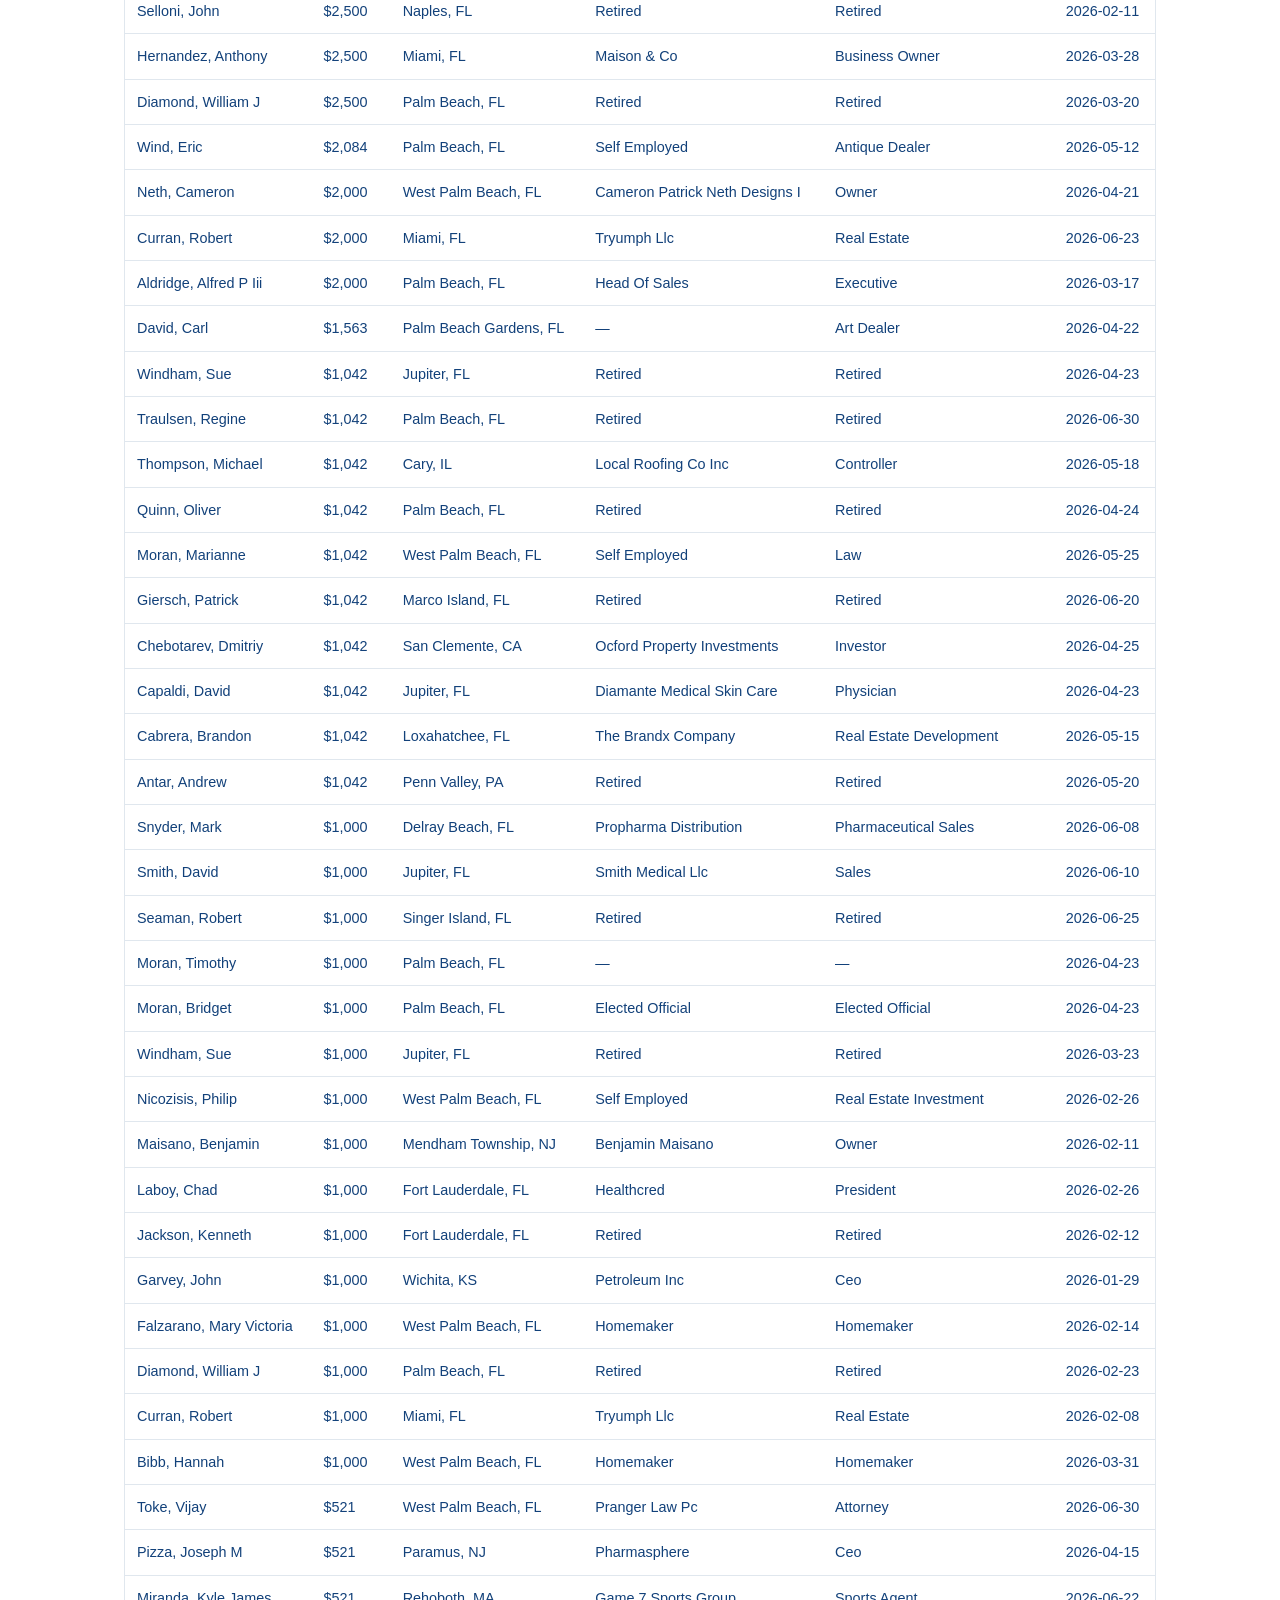
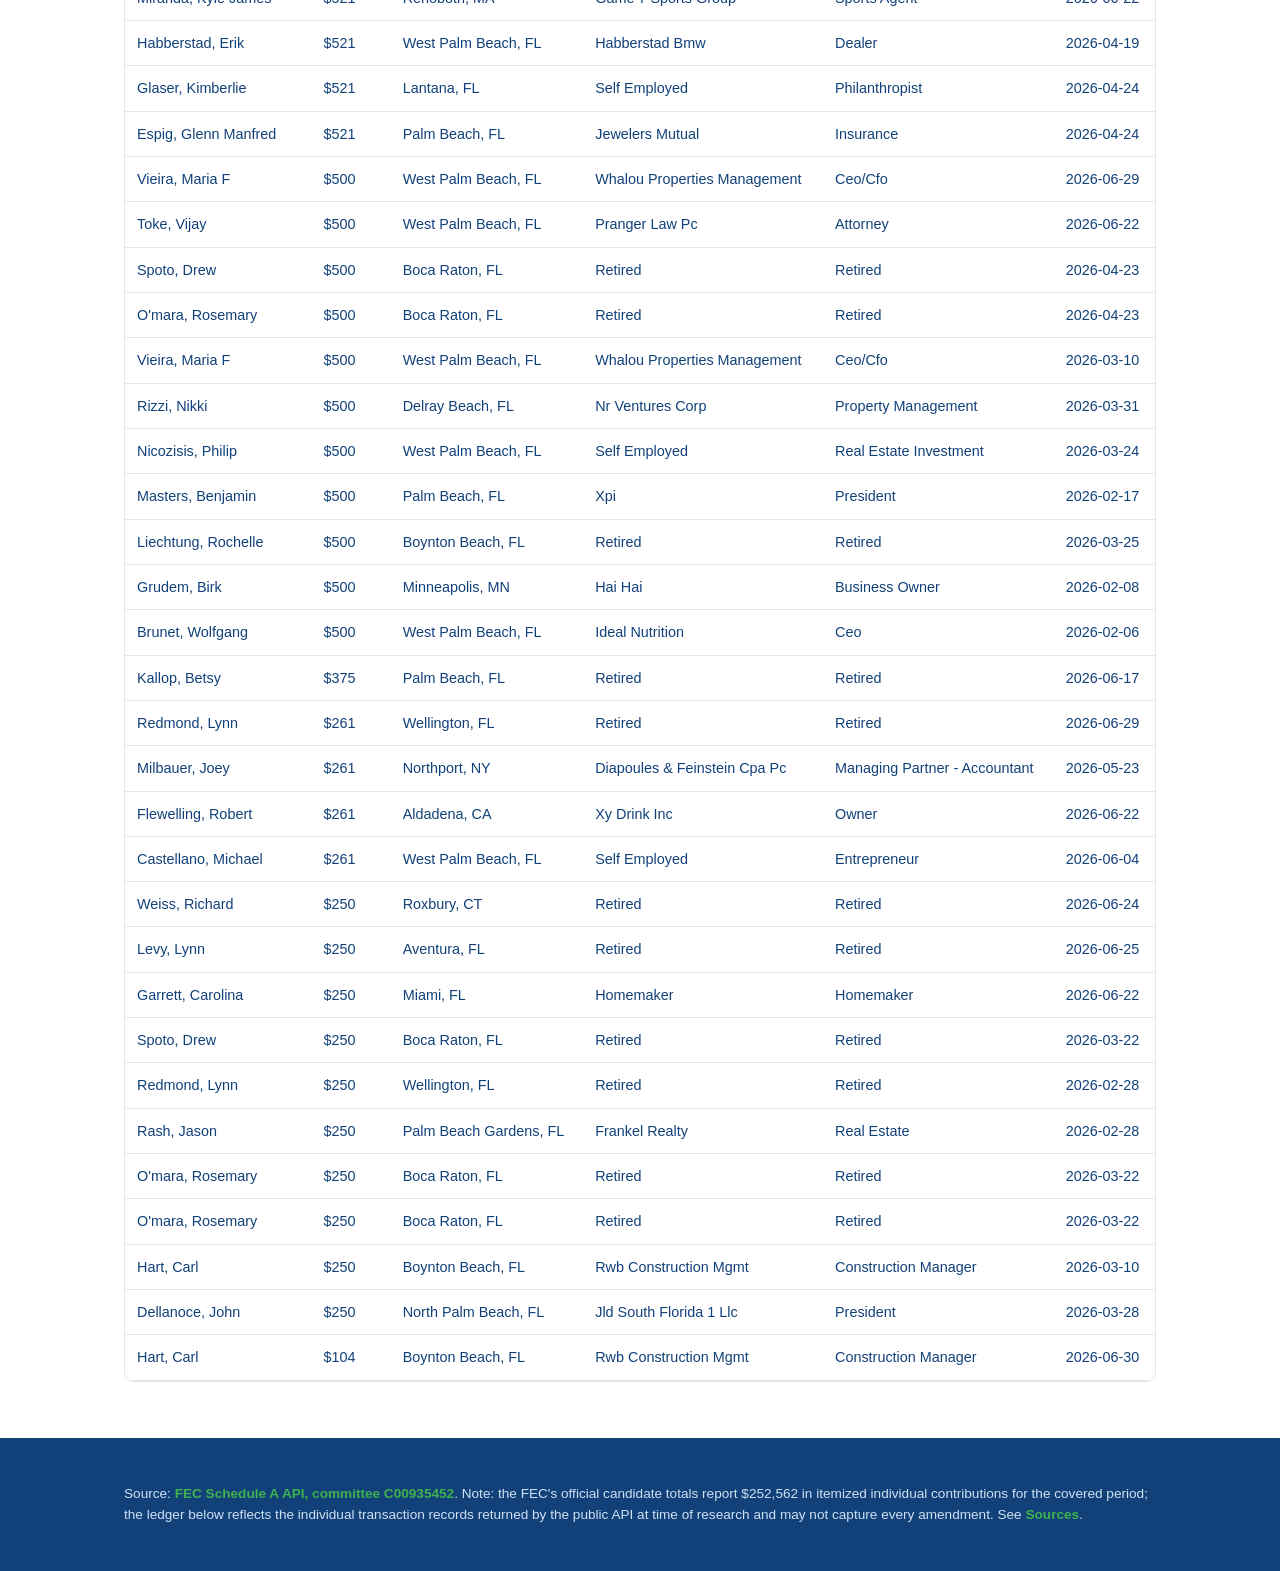
==== commit 330ac76e: "Add flag, eagle, and golden laurel accents Original hand-authored SVG icons (not copied logos/seals)" ====
--- a/donors.html
+++ b/donors.html
@@ -11,7 +11,10 @@
 <body>
 <header class="site">
   <div class="wrap">
-    <div class="brand">BURCK: WHAT WE LEARNED <span>· FL-22</span></div>
+    <div class="brand brand-row">
+      <svg class="icon-flag-svg"><use href="assets/icons.svg#icon-flag"/></svg>
+      BURCK: WHAT WE LEARNED <span>&nbsp;· FL-22</span>
+    </div>
     <nav class="main">
       <a href="index.html">Thesis</a>
       <a href="opponents.html">The Field</a>
--- a/css/style.css
+++ b/css/style.css
@@ -276,3 +276,64 @@
 ol.cite { padding-left: 20px; color: var(--muted); font-size: 0.9rem; }
 ol.cite li { margin-bottom: 10px; word-break: break-word; }
 ol.cite a { font-weight: 400; }
+
+/* Patriotic accents: flag, eagle, laurel */
+:root { --laurel-gold: #c9a227; --laurel-gold-light: #e6c34d; }
+
+.icon-flag-svg {
+  width: 30px;
+  height: 20px;
+  vertical-align: middle;
+  margin-right: 10px;
+  border-radius: 2px;
+  box-shadow: 0 0 0 1px var(--border);
+  flex-shrink: 0;
+}
+.brand-row { display: flex; align-items: center; }
+
+.eagle-watermark {
+  position: absolute;
+  top: -20px;
+  right: -10px;
+  width: 340px;
+  height: 204px;
+  color: var(--navy-900);
+  opacity: 0.06;
+  pointer-events: none;
+  z-index: 0;
+}
+.hero { position: relative; overflow: hidden; }
+.hero .wrap { position: relative; z-index: 1; }
+
+.laurel-wrap {
+  display: flex;
+  align-items: center;
+  justify-content: center;
+  gap: 10px;
+}
+.laurel-wrap svg {
+  width: 30px;
+  height: 70px;
+  color: var(--laurel-gold);
+  flex-shrink: 0;
+}
+.laurel-wrap .laurel-center {
+  text-align: center;
+}
+.laurel-wrap .laurel-center .num {
+  font-family: var(--head);
+  font-weight: 900;
+  font-size: 2.6rem;
+  color: var(--navy-900);
+  line-height: 1;
+}
+.laurel-wrap .laurel-center .label {
+  color: var(--muted);
+  font-weight: 700;
+  font-size: 0.85rem;
+  text-transform: uppercase;
+  letter-spacing: 0.05em;
+  margin-top: 6px;
+}
+.laurel-small { display: inline-flex; align-items: center; gap: 4px; vertical-align: middle; }
+.laurel-small svg { width: 16px; height: 36px; color: var(--laurel-gold); }
